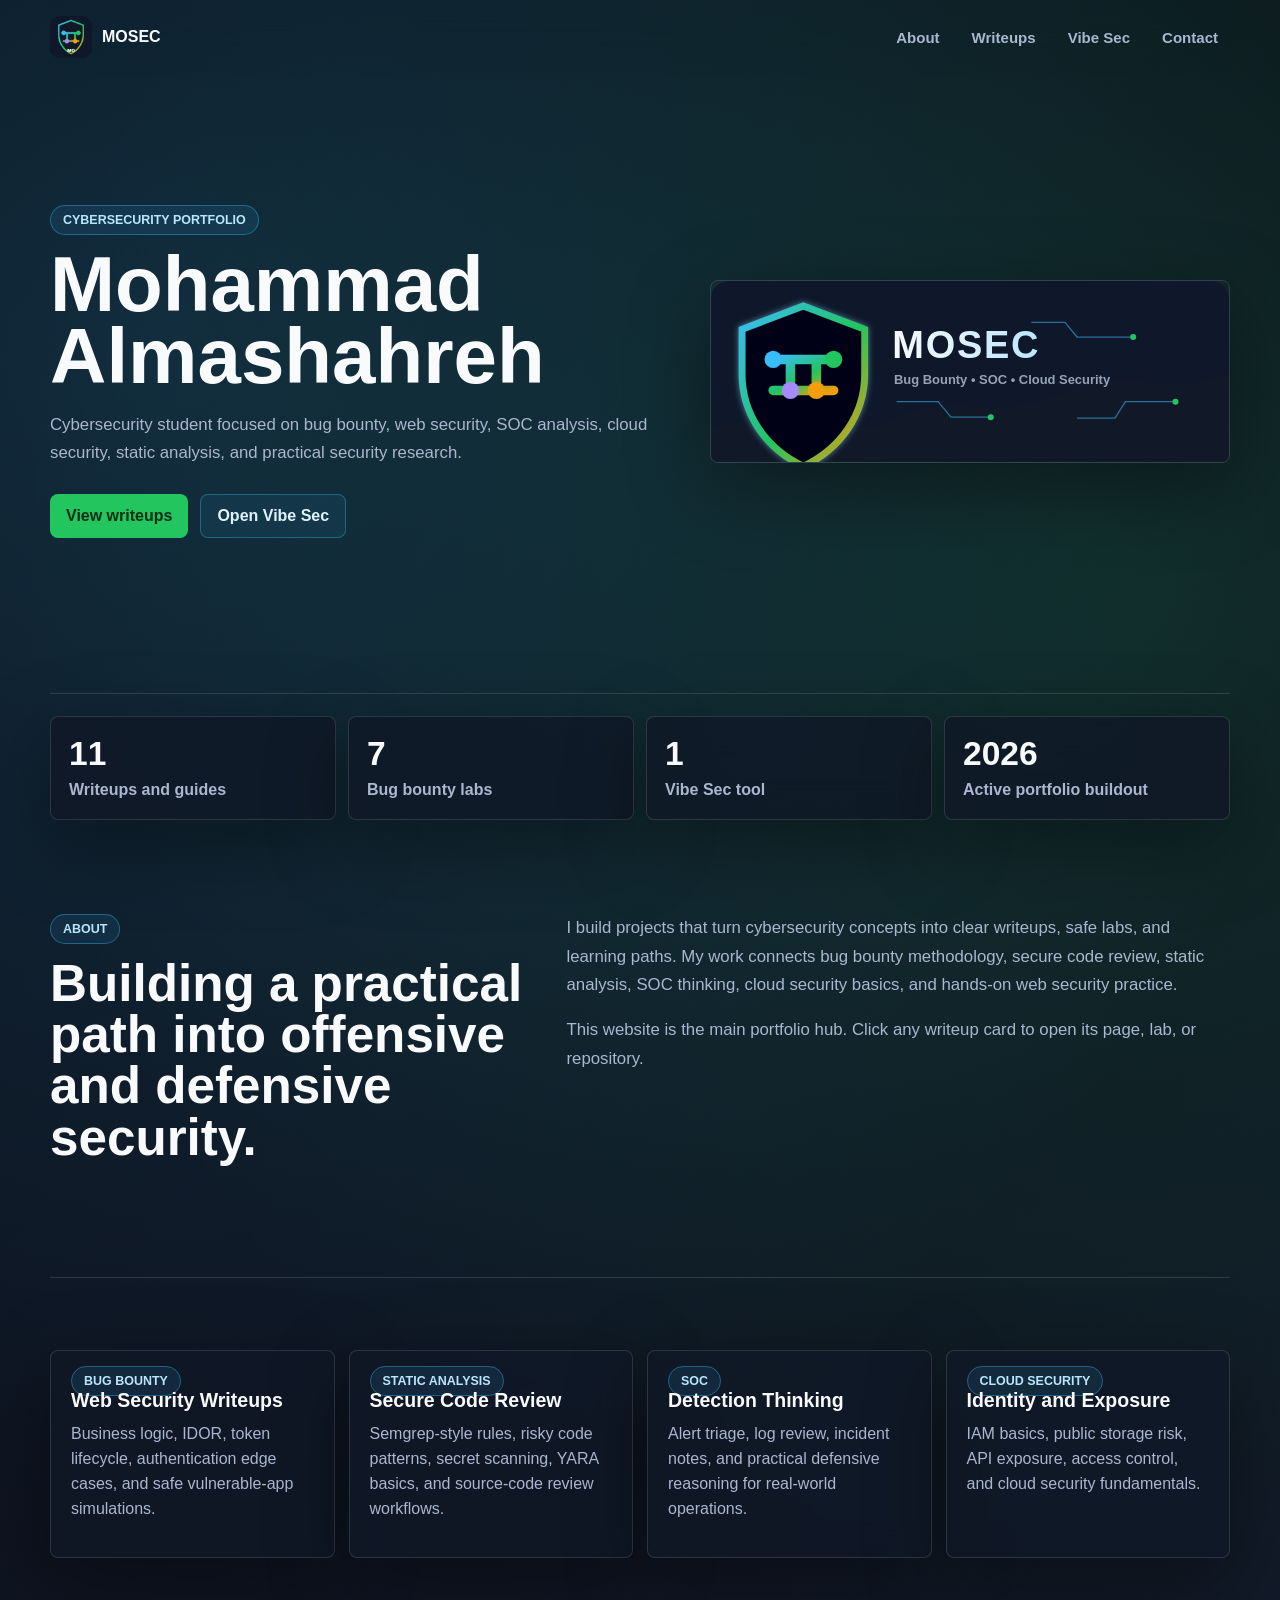
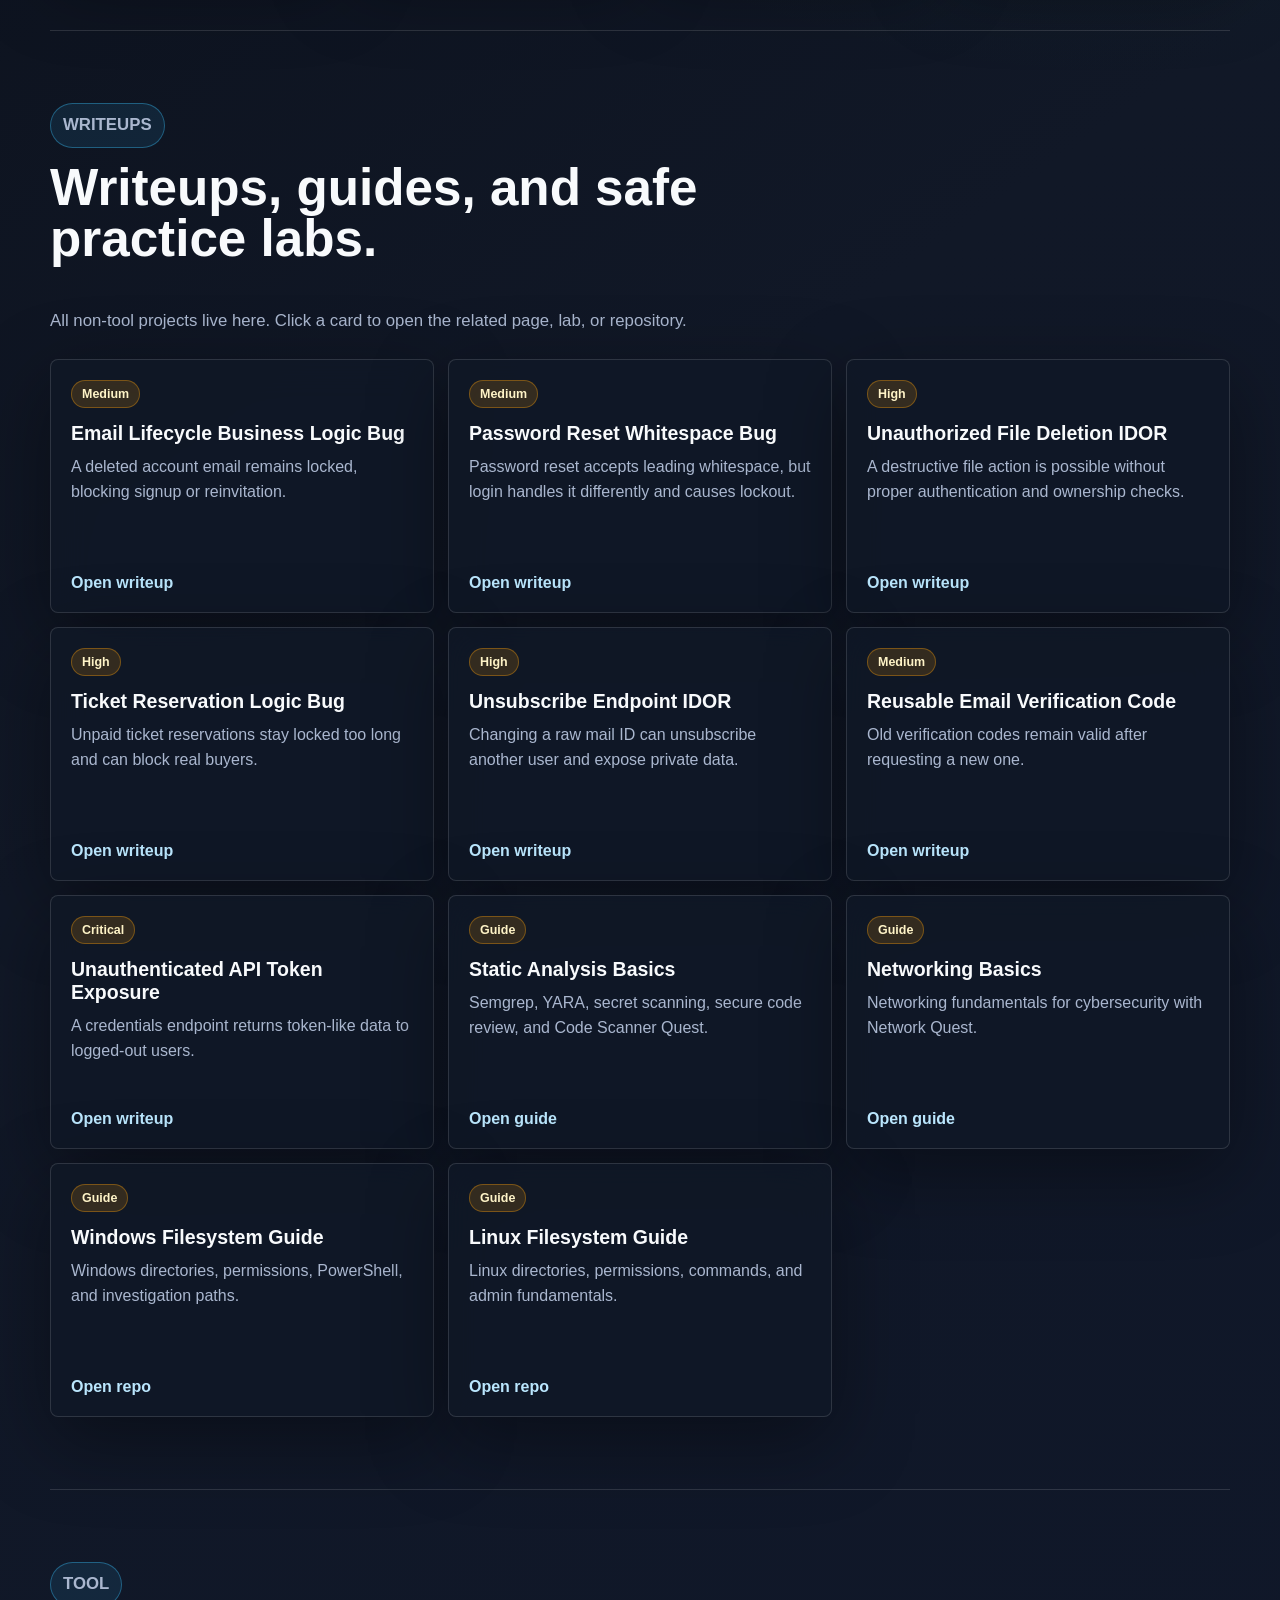
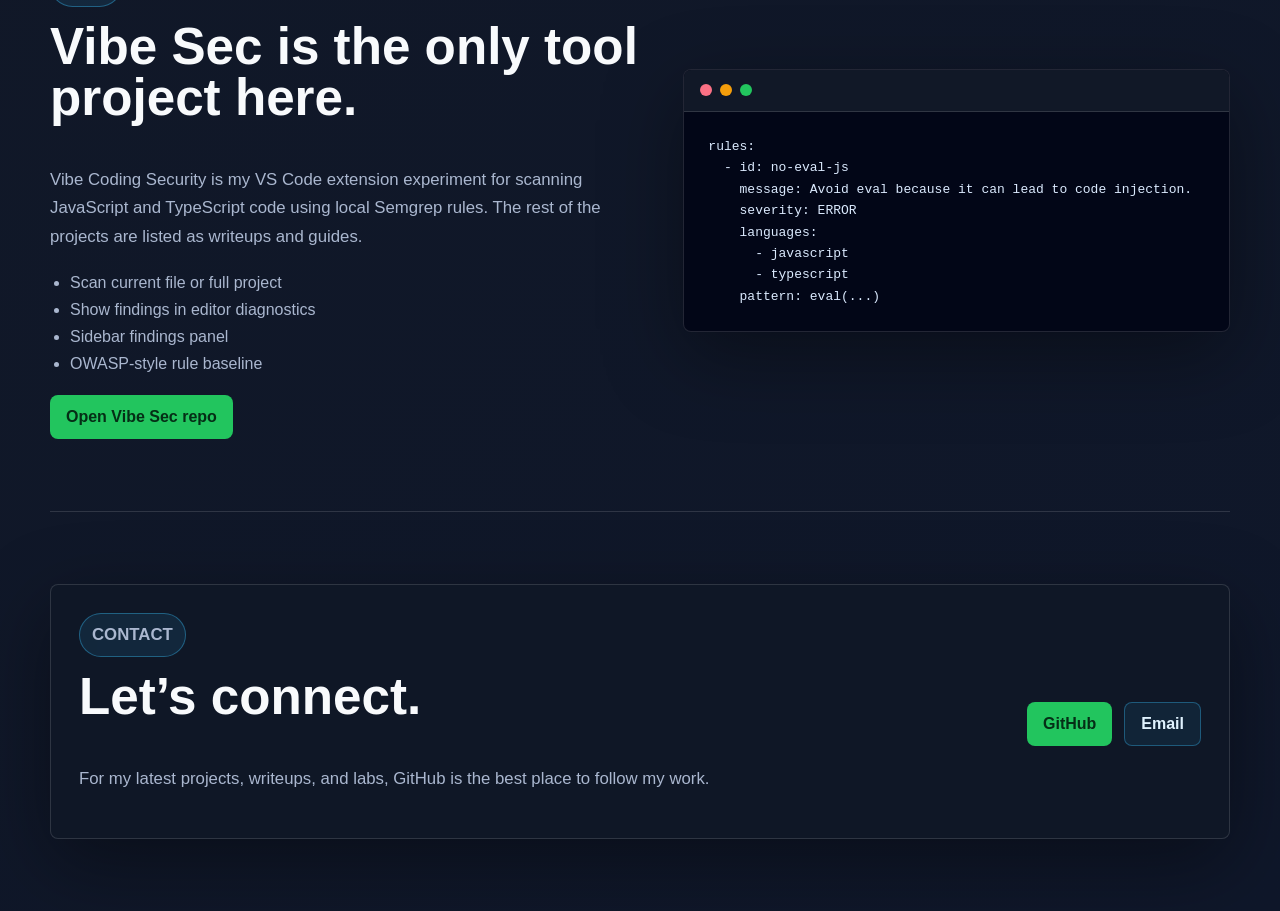
==== index.html @ 9bbf6636 "Refine portfolio homepage layout" ====
<!DOCTYPE html>
<html lang="en">
<head>
  <meta charset="UTF-8">
  <meta name="viewport" content="width=device-width, initial-scale=1.0">
  <meta name="description" content="Mohammad Almashahreh cybersecurity portfolio: bug bounty writeups, Vibe Sec static analysis tool, SOC, cloud security, and security learning projects.">
  <title>Mohammad Almashahreh | Cybersecurity Portfolio</title>
  <link rel="icon" href="images/mosec-avatar.png" type="image/png">
  <link rel="stylesheet" href="style.css">
  <script src="app.js" defer></script>
</head>
<body>
  <header class="site-header">
    <a class="brand" href="#top" aria-label="Mohammad Almashahreh home">
      <img src="images/mosec-avatar.png" alt="MOSEC logo">
      <span>MOSEC</span>
    </a>
    <nav class="nav" aria-label="Main navigation">
      <a href="#about">About</a>
      <a href="#writeups">Writeups</a>
      <a href="#tools">Vibe Sec</a>
      <a href="#contact">Contact</a>
    </nav>
  </header>

  <main id="top">
    <section class="hero">
      <div class="hero-copy">
        <p class="eyebrow">Cybersecurity Portfolio</p>
        <h1>Mohammad Almashahreh</h1>
        <p class="hero-text">
          Cybersecurity student focused on bug bounty, web security, SOC analysis, cloud security, static analysis, and practical security research.
        </p>
        <div class="hero-actions">
          <a class="button primary" href="#writeups">View writeups</a>
          <a class="button secondary" href="#tools">Open Vibe Sec</a>
        </div>
      </div>
      <div class="hero-visual" aria-label="MOSEC cybersecurity logo">
        <img src="images/mosec-logo.svg?v=soc-cloud" alt="MOSEC cybersecurity logo">
      </div>
    </section>

    <section class="stats" aria-label="Portfolio highlights">
      <article>
        <strong>11</strong>
        <span>Writeups and guides</span>
      </article>
      <article>
        <strong>7</strong>
        <span>Bug bounty labs</span>
      </article>
      <article>
        <strong>1</strong>
        <span>Vibe Sec tool</span>
      </article>
      <article>
        <strong>2026</strong>
        <span>Active portfolio buildout</span>
      </article>
    </section>

    <section id="about" class="section split">
      <div>
        <p class="section-kicker">About</p>
        <h2>Building a practical path into offensive and defensive security.</h2>
      </div>
      <div class="rich-text">
        <p>
          I build projects that turn cybersecurity concepts into clear writeups, safe labs, and learning paths. My work connects bug bounty methodology, secure code review, static analysis, SOC thinking, cloud security basics, and hands-on web security practice.
        </p>
        <p>
          This website is the main portfolio hub. Click any writeup card to open its page, lab, or repository.
        </p>
      </div>
    </section>

    <section class="section focus-grid" aria-label="Focus areas">
      <article>
        <span class="card-label">Bug Bounty</span>
        <h3>Web Security Writeups</h3>
        <p>Business logic, IDOR, token lifecycle, authentication edge cases, and safe vulnerable-app simulations.</p>
      </article>
      <article>
        <span class="card-label">Static Analysis</span>
        <h3>Secure Code Review</h3>
        <p>Semgrep-style rules, risky code patterns, secret scanning, YARA basics, and source-code review workflows.</p>
      </article>
      <article>
        <span class="card-label">SOC</span>
        <h3>Detection Thinking</h3>
        <p>Alert triage, log review, incident notes, and practical defensive reasoning for real-world operations.</p>
      </article>
      <article>
        <span class="card-label">Cloud Security</span>
        <h3>Identity and Exposure</h3>
        <p>IAM basics, public storage risk, API exposure, access control, and cloud security fundamentals.</p>
      </article>
    </section>

    <section id="writeups" class="section">
      <div class="section-heading">
        <p class="section-kicker">Writeups</p>
        <h2>Writeups, guides, and safe practice labs.</h2>
        <p>All non-tool projects live here. Click a card to open the related page, lab, or repository.</p>
      </div>
      <div class="cards" id="writeupCards"></div>
    </section>

    <section id="tools" class="section product-section">
      <div class="product-copy">
        <p class="section-kicker">Tool</p>
        <h2>Vibe Sec is the only tool project here.</h2>
        <p>
          Vibe Coding Security is my VS Code extension experiment for scanning JavaScript and TypeScript code using local Semgrep rules. The rest of the projects are listed as writeups and guides.
        </p>
        <ul class="feature-list">
          <li>Scan current file or full project</li>
          <li>Show findings in editor diagnostics</li>
          <li>Sidebar findings panel</li>
          <li>OWASP-style rule baseline</li>
        </ul>
        <a class="button primary" href="https://github.com/mialmashahreh22/vibe-coding-security" target="_blank" rel="noreferrer">Open Vibe Sec repo</a>
      </div>
      <div class="code-panel" aria-label="Vibe Sec example">
        <div class="code-bar"><span></span><span></span><span></span></div>
        <pre><code>rules:
  - id: no-eval-js
    message: Avoid eval because it can lead to code injection.
    severity: ERROR
    languages:
      - javascript
      - typescript
    pattern: eval(...)</code></pre>
      </div>
    </section>

    <section id="contact" class="section contact">
      <div>
        <p class="section-kicker">Contact</p>
        <h2>Let’s connect.</h2>
        <p>For my latest projects, writeups, and labs, GitHub is the best place to follow my work.</p>
      </div>
      <div class="contact-actions">
        <a class="button primary" href="https://github.com/mialmashahreh22" target="_blank" rel="noreferrer">GitHub</a>
        <a class="button secondary" href="mailto:mialmashahreh22@cit.just.edu.jo">Email</a>
      </div>
    </section>
  </main>
</body>
</html>
---- style.css ----
:root {
  color-scheme: dark;
  --bg: #080c14;
  --surface: #101827;
  --surface-2: #162033;
  --text: #f8fafc;
  --muted: #aab7cf;
  --line: rgba(255, 255, 255, 0.13);
  --cyan: #38bdf8;
  --green: #22c55e;
  --amber: #f59e0b;
  --violet: #a78bfa;
  --rose: #fb7185;
  --shadow: 0 24px 80px rgba(0, 0, 0, 0.38);
}

* {
  box-sizing: border-box;
}

html {
  scroll-behavior: smooth;
}

body {
  margin: 0;
  min-height: 100vh;
  font-family: Inter, Segoe UI, Arial, sans-serif;
  background:
    radial-gradient(circle at 12% 8%, rgba(56, 189, 248, 0.17), transparent 31%),
    radial-gradient(circle at 88% 14%, rgba(34, 197, 94, 0.13), transparent 30%),
    linear-gradient(145deg, #080c14 0%, #111827 50%, #0f172a 100%);
  color: var(--text);
}

a {
  color: inherit;
}

.site-header {
  position: sticky;
  top: 0;
  z-index: 10;
  display: flex;
  align-items: center;
  justify-content: space-between;
  gap: 20px;
  width: min(1180px, calc(100% - 32px));
  margin: 0 auto;
  padding: 16px 0;
  backdrop-filter: blur(18px);
}

.brand {
  display: inline-flex;
  align-items: center;
  gap: 10px;
  text-decoration: none;
  font-weight: 900;
  letter-spacing: 0;
}

.brand img {
  width: 42px;
  height: 42px;
  border-radius: 10px;
}

.nav {
  display: flex;
  flex-wrap: wrap;
  justify-content: flex-end;
  gap: 8px;
}

.nav a {
  padding: 9px 11px;
  border: 1px solid transparent;
  border-radius: 8px;
  color: var(--muted);
  text-decoration: none;
  font-size: 0.94rem;
  font-weight: 800;
}

.nav a:hover {
  color: var(--text);
  border-color: var(--line);
  background: rgba(255, 255, 255, 0.05);
}

main {
  width: min(1180px, calc(100% - 32px));
  margin: 0 auto;
}

.hero {
  min-height: min(620px, calc(100vh - 82px));
  display: grid;
  grid-template-columns: minmax(0, 1fr) minmax(300px, 520px);
  gap: 56px;
  align-items: center;
  padding: 34px 0 58px;
  border-bottom: 1px solid var(--line);
}

.hero-copy {
  max-width: 660px;
  min-width: 0;
  position: relative;
  z-index: 1;
}

.eyebrow,
.section-kicker,
.card-label {
  width: fit-content;
  margin: 0 0 14px;
  padding: 7px 12px;
  border: 1px solid rgba(56, 189, 248, 0.38);
  border-radius: 999px;
  color: #bae6fd;
  background: rgba(56, 189, 248, 0.1);
  font-size: 0.78rem;
  font-weight: 900;
  text-transform: uppercase;
}

h1,
h2,
h3,
p {
  margin-top: 0;
}

h1 {
  margin-bottom: 18px;
  font-size: clamp(3.1rem, 6.1vw, 5.9rem);
  line-height: 0.92;
  letter-spacing: 0;
}

h2 {
  font-size: clamp(2rem, 4vw, 3.45rem);
  line-height: 1;
  letter-spacing: 0;
}

h3 {
  margin-bottom: 10px;
  font-size: 1.22rem;
}

.hero-text,
.section-heading p,
.rich-text p,
.product-copy p,
.contact p {
  color: var(--muted);
  line-height: 1.7;
  font-size: 1.05rem;
}

.hero-actions,
.contact-actions {
  display: flex;
  flex-wrap: wrap;
  gap: 12px;
  margin-top: 26px;
}

.button {
  min-height: 44px;
  display: inline-flex;
  align-items: center;
  justify-content: center;
  padding: 11px 16px;
  border-radius: 8px;
  text-decoration: none;
  font-weight: 900;
}

.button.primary {
  color: #052e16;
  background: var(--green);
}

.button.secondary {
  color: #e0f2fe;
  border: 1px solid rgba(56, 189, 248, 0.35);
  background: rgba(56, 189, 248, 0.08);
}

.hero-visual {
  min-width: 0;
  min-height: 360px;
  display: grid;
  place-items: center;
}

.hero-visual img {
  display: block;
  width: min(100%, 520px);
  max-width: 520px;
  border: 1px solid var(--line);
  border-radius: 8px;
  box-shadow: var(--shadow);
}

.stats {
  display: grid;
  grid-template-columns: repeat(4, minmax(0, 1fr));
  gap: 12px;
  padding: 22px 0;
}

.stats article,
.focus-grid article,
.card,
.code-panel,
.timeline article,
.contact,
.fallback-page {
  border: 1px solid var(--line);
  border-radius: 8px;
  background: rgba(16, 24, 39, 0.84);
  box-shadow: var(--shadow);
  backdrop-filter: blur(18px);
}

.stats article {
  min-height: 104px;
  padding: 18px;
}

.stats strong {
  display: block;
  margin-bottom: 8px;
  font-size: 2.1rem;
}

.stats span {
  color: var(--muted);
  font-weight: 800;
}

.section {
  padding: 72px 0;
  border-bottom: 1px solid var(--line);
}

.split {
  display: grid;
  grid-template-columns: minmax(0, 0.84fr) minmax(0, 1.16fr);
  gap: 36px;
}

.focus-grid,
.cards {
  display: grid;
  grid-template-columns: repeat(4, minmax(0, 1fr));
  gap: 14px;
}

.focus-grid article,
.card {
  padding: 20px;
}

.focus-grid p,
.card p,
.timeline p {
  color: var(--muted);
  line-height: 1.55;
}

.section-heading {
  max-width: 780px;
  margin-bottom: 24px;
}

.cards {
  grid-template-columns: repeat(3, minmax(0, 1fr));
}

.card {
  min-height: 254px;
  display: flex;
  flex-direction: column;
}

.project-card {
  color: inherit;
  text-decoration: none;
  transition: border-color 160ms ease, transform 160ms ease, background 160ms ease;
}

.project-card:hover,
.project-card:focus-visible {
  border-color: rgba(56, 189, 248, 0.55);
  background: rgba(16, 24, 39, 0.96);
  transform: translateY(-3px);
}

.card .tag {
  width: fit-content;
  margin-bottom: 14px;
  padding: 6px 10px;
  border-radius: 999px;
  color: #052e16;
  background: var(--green);
  font-size: 0.78rem;
  font-weight: 900;
}

.card .severity {
  color: #fef3c7;
  background: rgba(245, 158, 11, 0.16);
  border: 1px solid rgba(245, 158, 11, 0.36);
}

.card-links {
  display: flex;
  flex-wrap: wrap;
  gap: 9px;
  margin-top: auto;
  padding-top: 18px;
}

.card-links a {
  padding: 8px 10px;
  border-radius: 8px;
  color: #e0f2fe;
  border: 1px solid rgba(56, 189, 248, 0.3);
  text-decoration: none;
  font-weight: 900;
  font-size: 0.9rem;
}

.open-link {
  width: fit-content;
  margin-top: auto;
  padding-top: 18px;
  color: #bae6fd;
  font-weight: 900;
}

.product-section {
  display: grid;
  grid-template-columns: minmax(0, 1fr) minmax(360px, 0.9fr);
  gap: 26px;
  align-items: center;
}

.feature-list {
  display: grid;
  gap: 9px;
  margin: 22px 0;
  padding-left: 20px;
  color: var(--muted);
}

.code-panel {
  overflow: hidden;
  background: #020617;
}

.code-bar {
  height: 42px;
  display: flex;
  align-items: center;
  gap: 8px;
  padding: 0 16px;
  background: #111827;
  border-bottom: 1px solid var(--line);
}

.code-bar span {
  width: 12px;
  height: 12px;
  border-radius: 50%;
}

.code-bar span:nth-child(1) {
  background: var(--rose);
}

.code-bar span:nth-child(2) {
  background: var(--amber);
}

.code-bar span:nth-child(3) {
  background: var(--green);
}

pre {
  margin: 0;
  padding: 24px;
  overflow-x: auto;
  color: #dbeafe;
  line-height: 1.65;
}

.tool-cards .card {
  min-height: 220px;
}

.roadmap {
  display: grid;
  grid-template-columns: minmax(0, 0.7fr) minmax(0, 1.3fr);
  gap: 26px;
}

.timeline {
  display: grid;
  gap: 14px;
}

.timeline article {
  padding: 18px;
}

.timeline span {
  display: inline-flex;
  margin-bottom: 10px;
  color: var(--cyan);
  font-weight: 900;
}

.contact {
  display: grid;
  grid-template-columns: minmax(0, 1fr) auto;
  gap: 22px;
  align-items: center;
  margin: 72px 0;
  padding: 28px;
}

.fallback-page {
  width: min(720px, calc(100% - 32px));
  margin: 80px auto;
  padding: 28px;
}

@media (max-width: 980px) {
  .hero,
  .split,
  .product-section,
  .roadmap,
  .contact {
    grid-template-columns: 1fr;
  }

  .stats,
  .focus-grid,
  .cards {
    grid-template-columns: repeat(2, minmax(0, 1fr));
  }

  .hero {
    min-height: auto;
  }
}

@media (max-width: 640px) {
  .site-header {
    position: static;
    align-items: flex-start;
    flex-direction: column;
  }

  main,
  .site-header {
    width: min(100% - 20px, 1180px);
  }

  h1 {
    font-size: 3rem;
  }

  .stats,
  .focus-grid,
  .cards {
    grid-template-columns: 1fr;
  }

  .hero-visual {
    min-height: auto;
  }
}
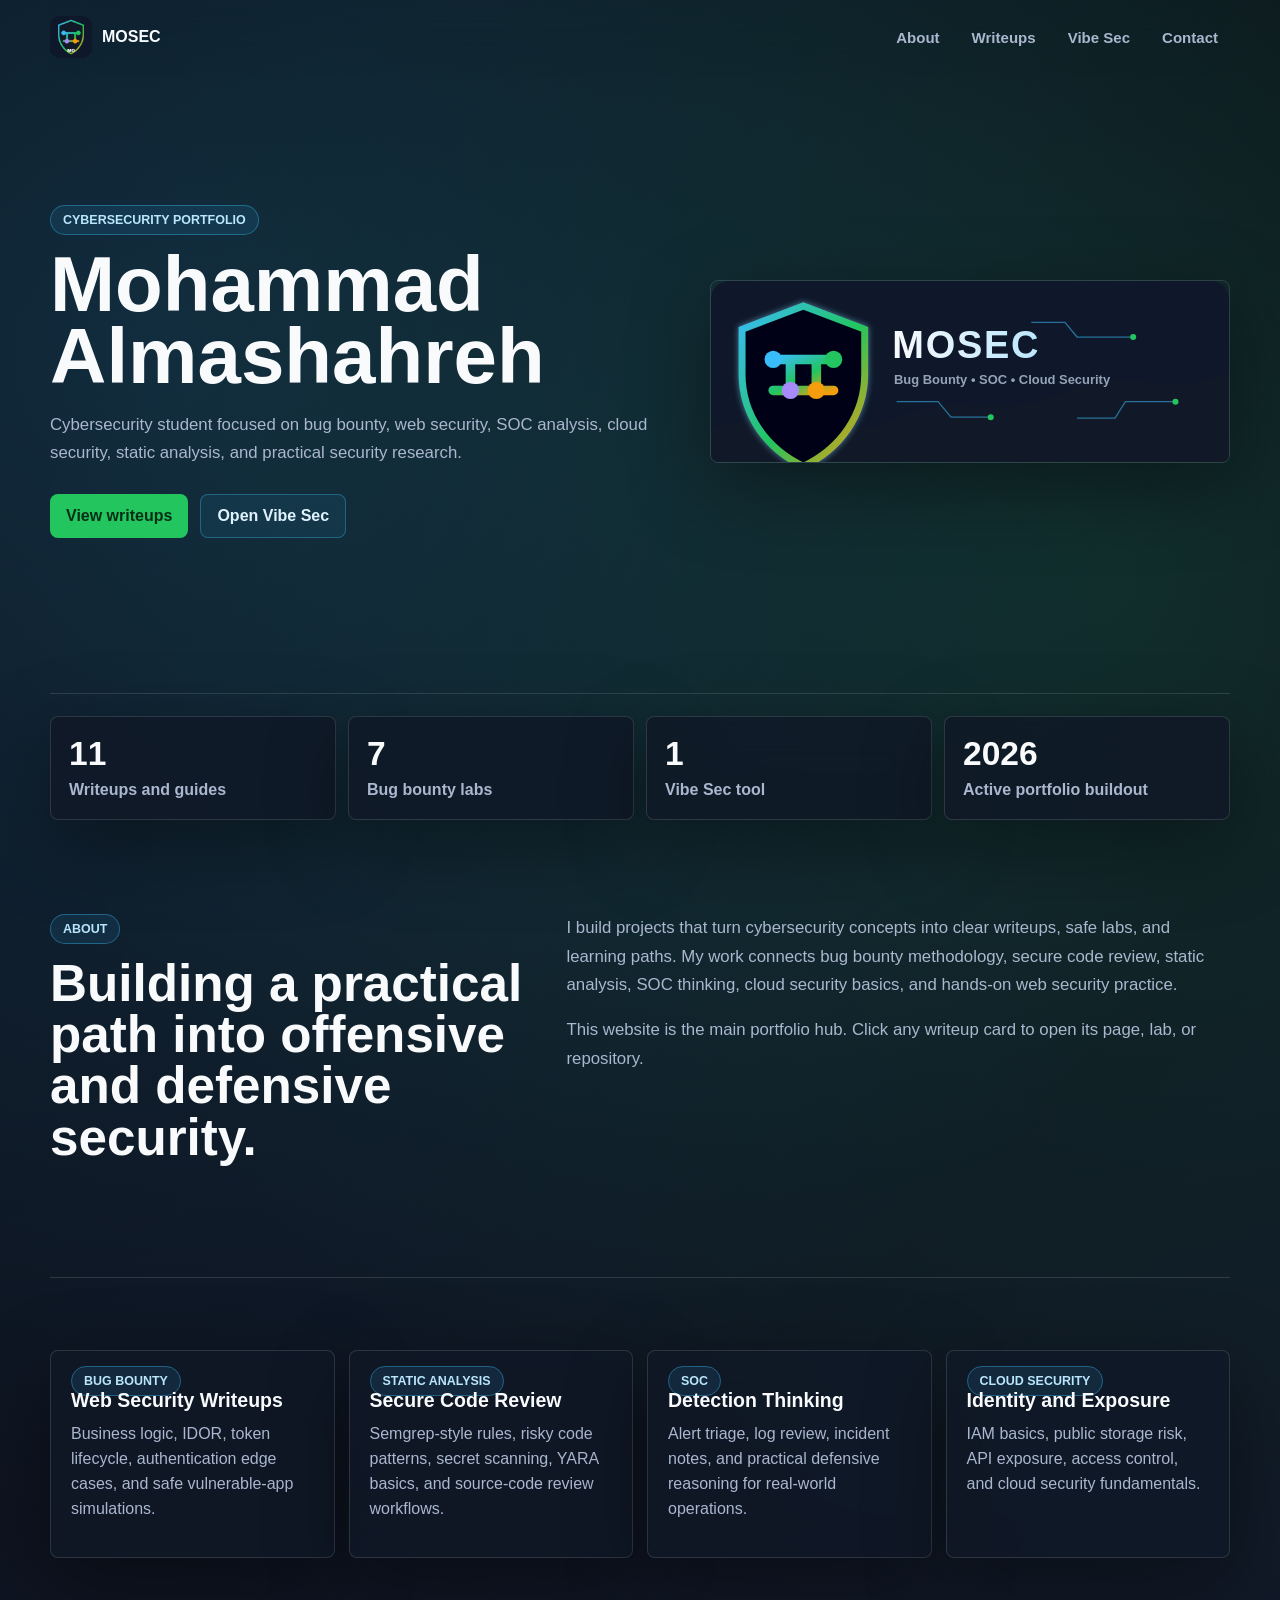
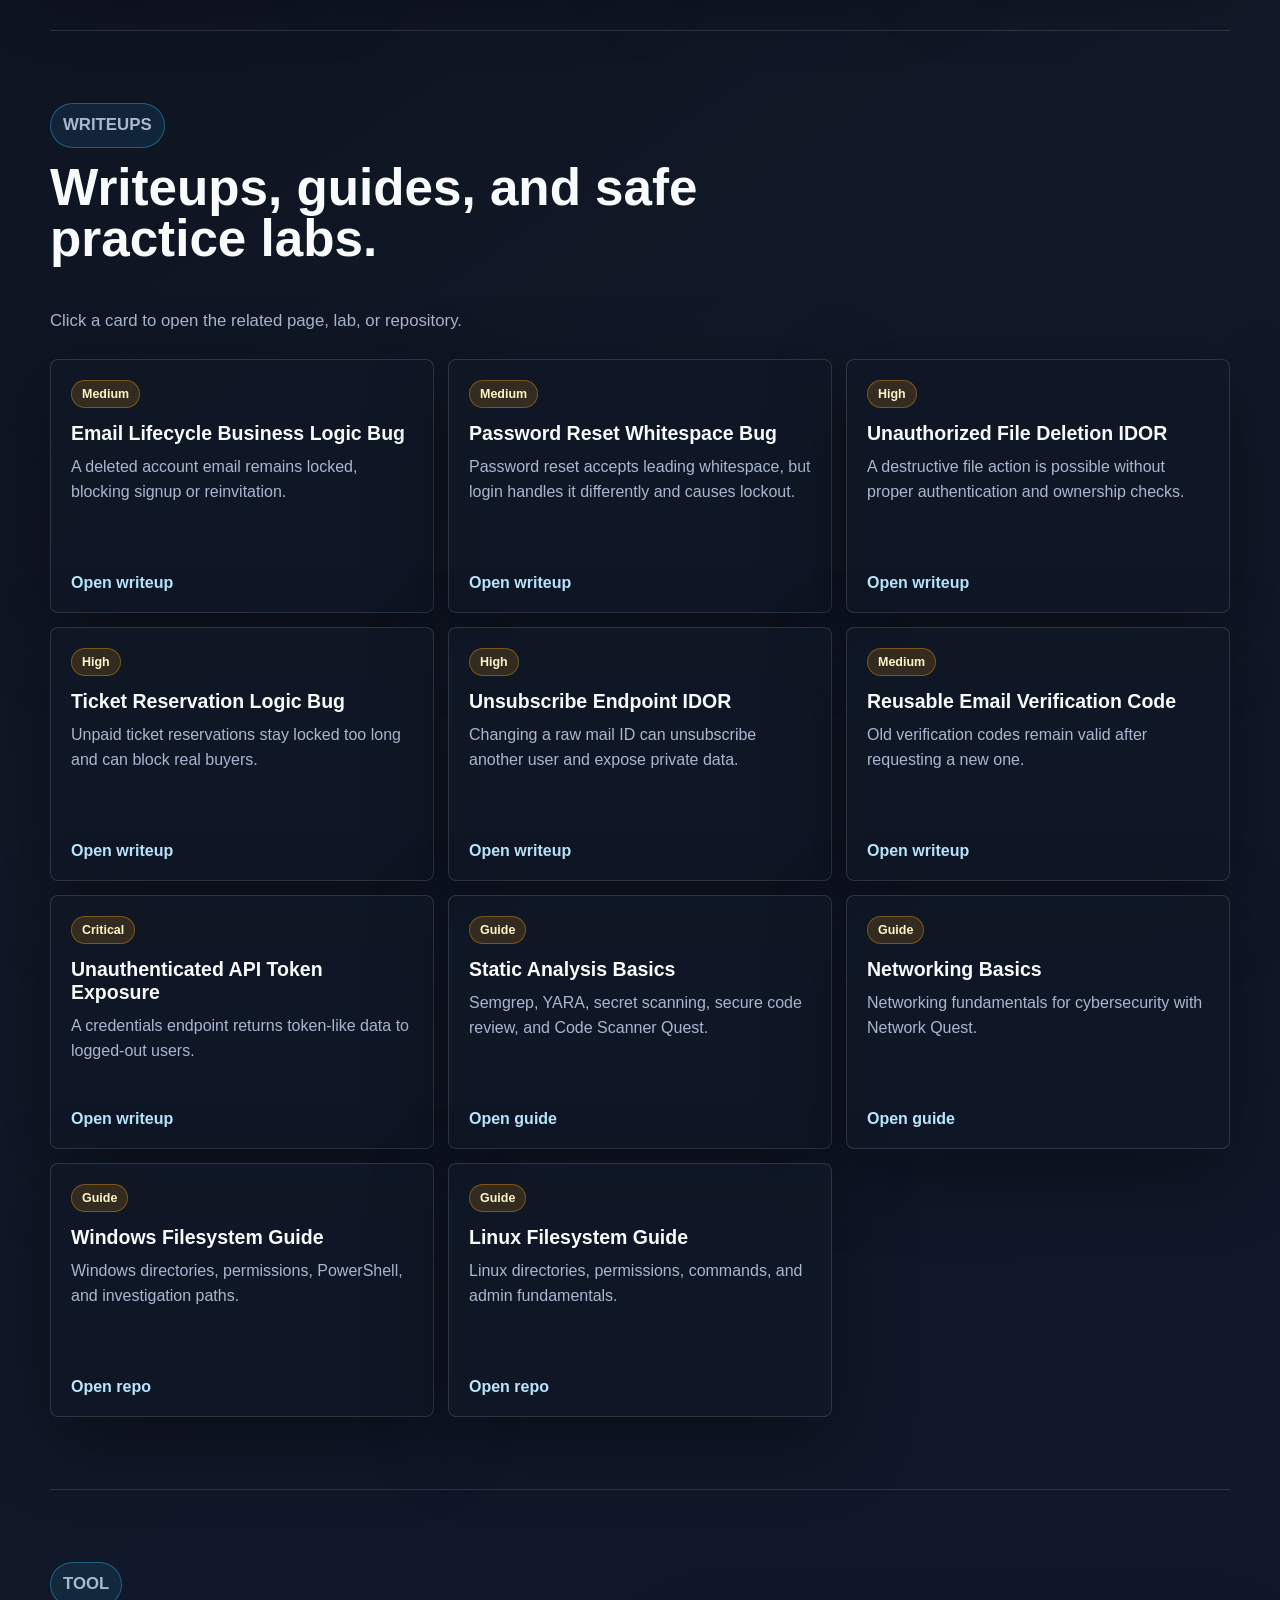
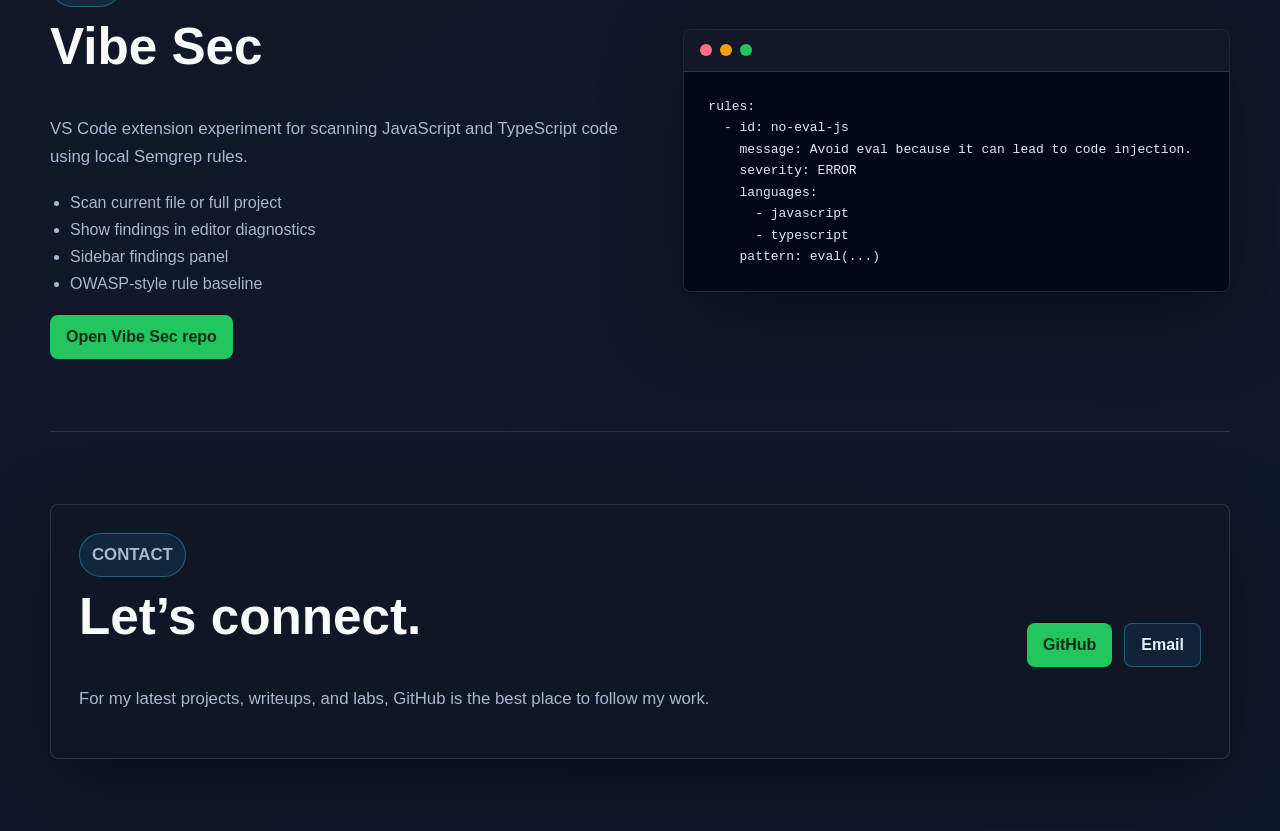
==== commit 63765526: "Simplify Vibe Sec section copy" ====
--- a/index.html
+++ b/index.html
@@ -102,7 +102,7 @@
       <div class="section-heading">
         <p class="section-kicker">Writeups</p>
         <h2>Writeups, guides, and safe practice labs.</h2>
-        <p>All non-tool projects live here. Click a card to open the related page, lab, or repository.</p>
+        <p>Click a card to open the related page, lab, or repository.</p>
       </div>
       <div class="cards" id="writeupCards"></div>
     </section>
@@ -110,9 +110,9 @@
     <section id="tools" class="section product-section">
       <div class="product-copy">
         <p class="section-kicker">Tool</p>
-        <h2>Vibe Sec is the only tool project here.</h2>
+        <h2>Vibe Sec</h2>
         <p>
-          Vibe Coding Security is my VS Code extension experiment for scanning JavaScript and TypeScript code using local Semgrep rules. The rest of the projects are listed as writeups and guides.
+          VS Code extension experiment for scanning JavaScript and TypeScript code using local Semgrep rules.
         </p>
         <ul class="feature-list">
           <li>Scan current file or full project</li>
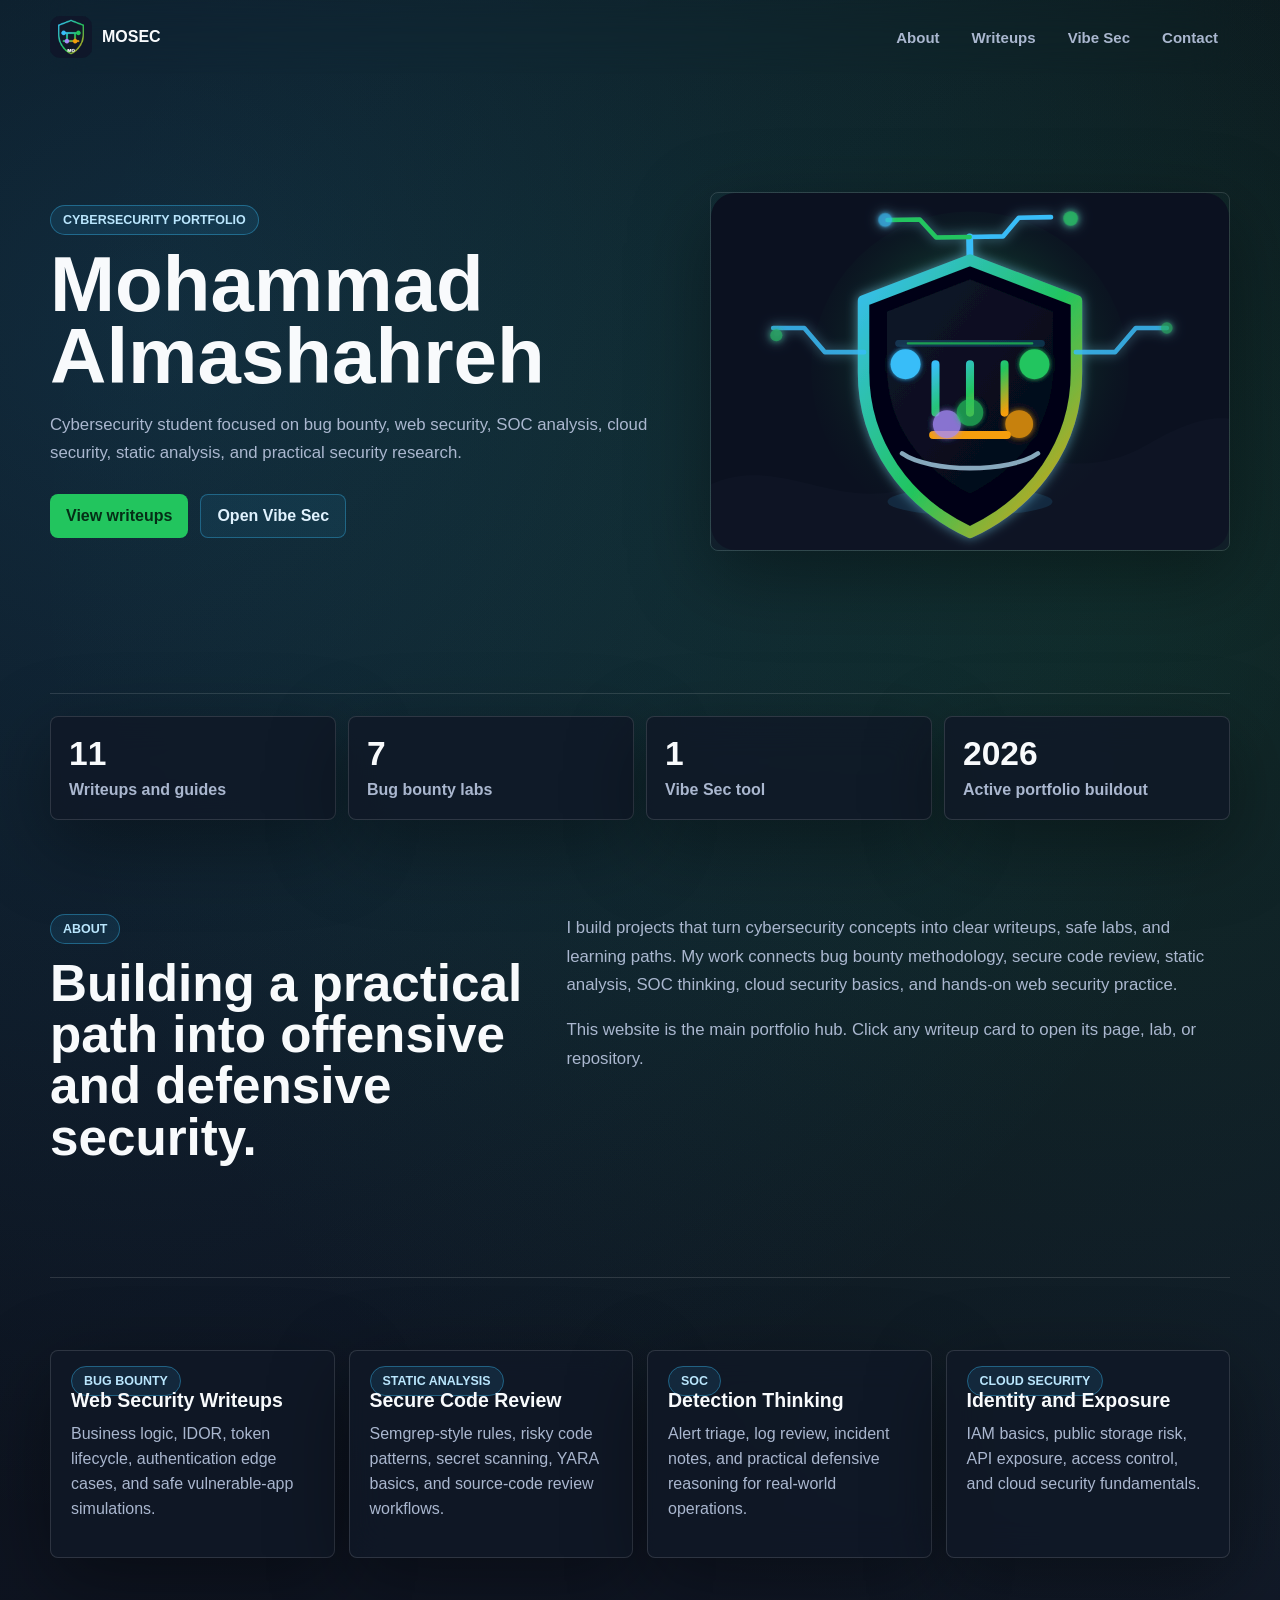
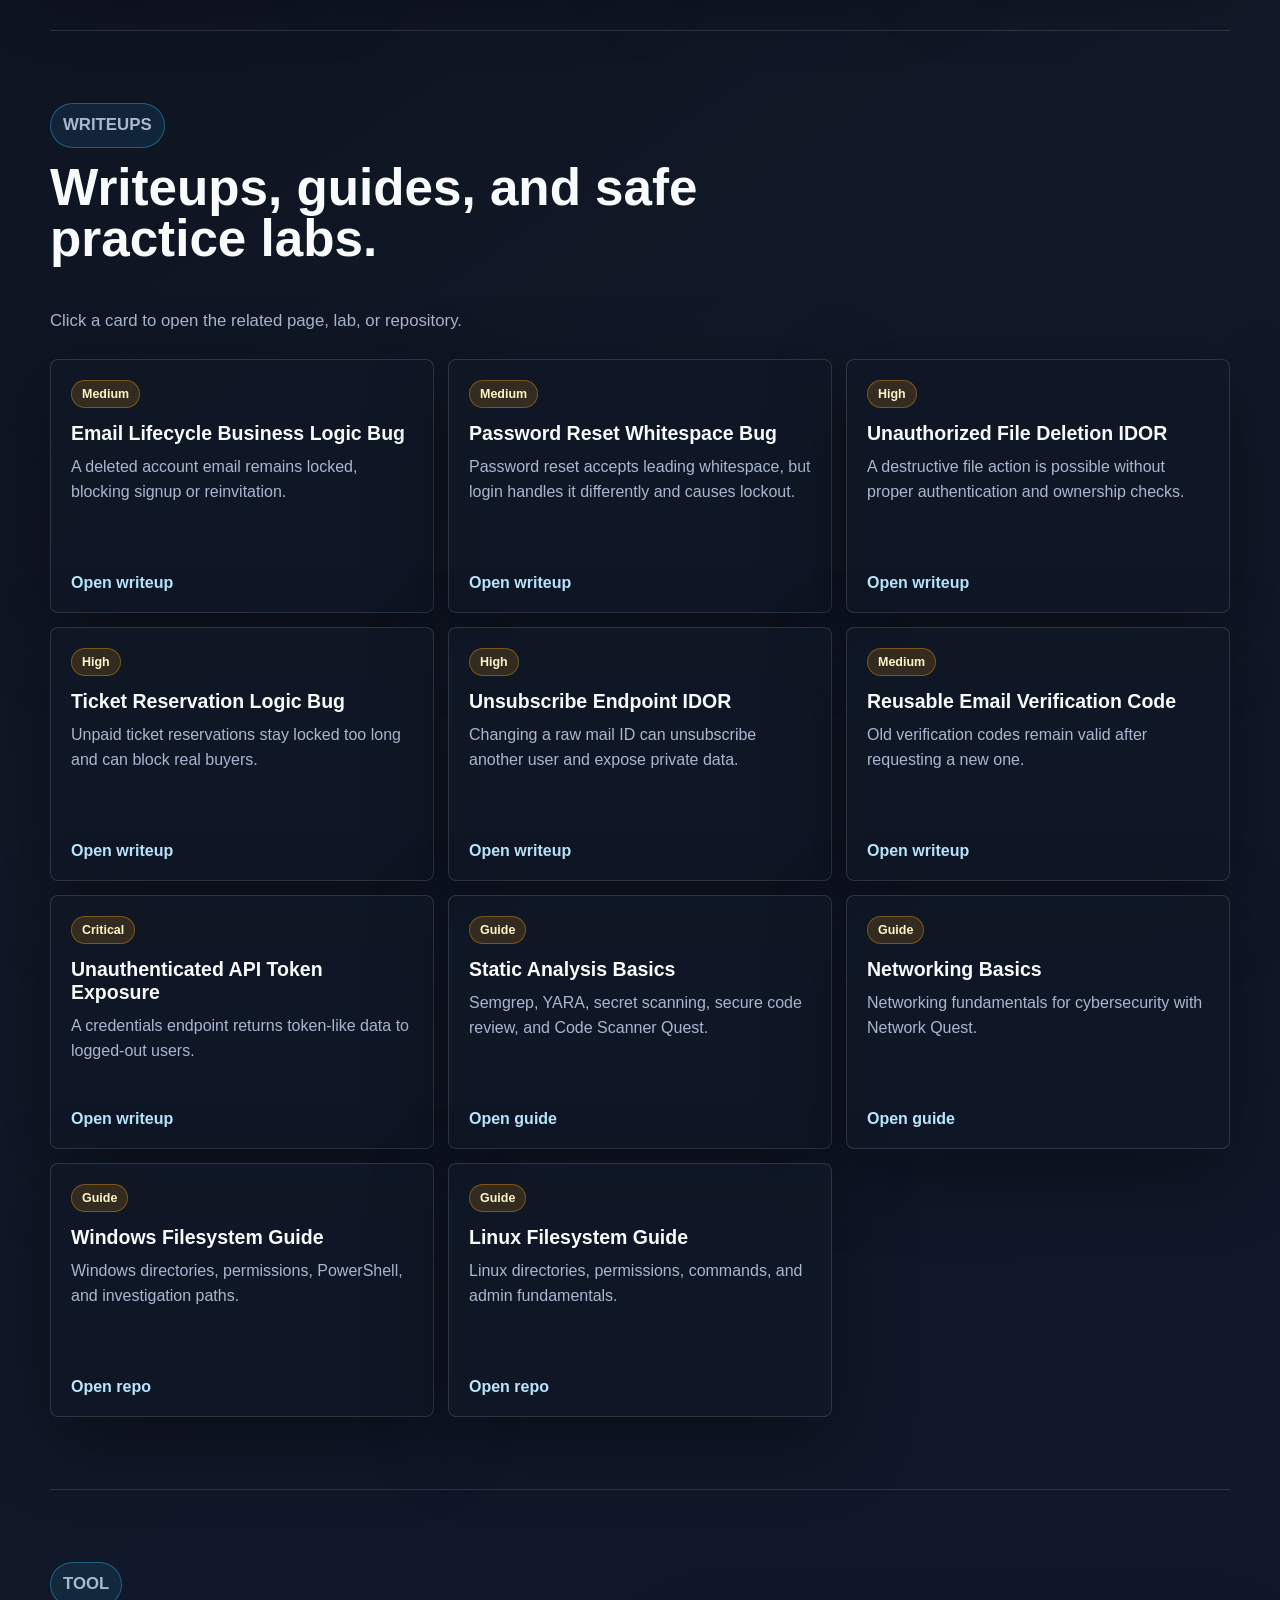
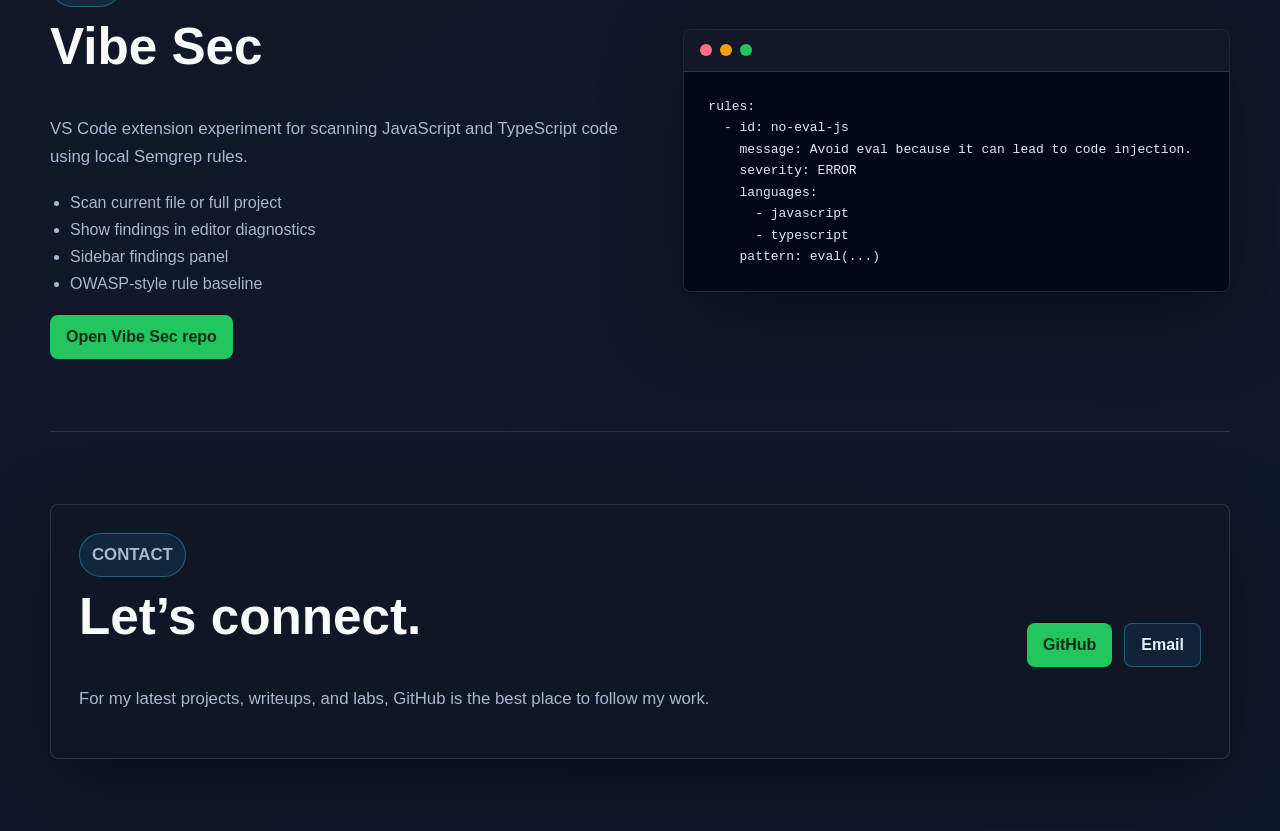
==== commit abbaca76: "Add animated MOSEC character" ====
--- a/index.html
+++ b/index.html
@@ -36,8 +36,8 @@
           <a class="button secondary" href="#tools">Open Vibe Sec</a>
         </div>
       </div>
-      <div class="hero-visual" aria-label="MOSEC cybersecurity logo">
-        <img src="images/mosec-logo.svg?v=soc-cloud" alt="MOSEC cybersecurity logo">
+      <div class="hero-visual" aria-label="Animated MOSEC cybersecurity character">
+        <img src="images/mosec-character.svg?v=animated" alt="Animated MOSEC cybersecurity character">
       </div>
     </section>
 
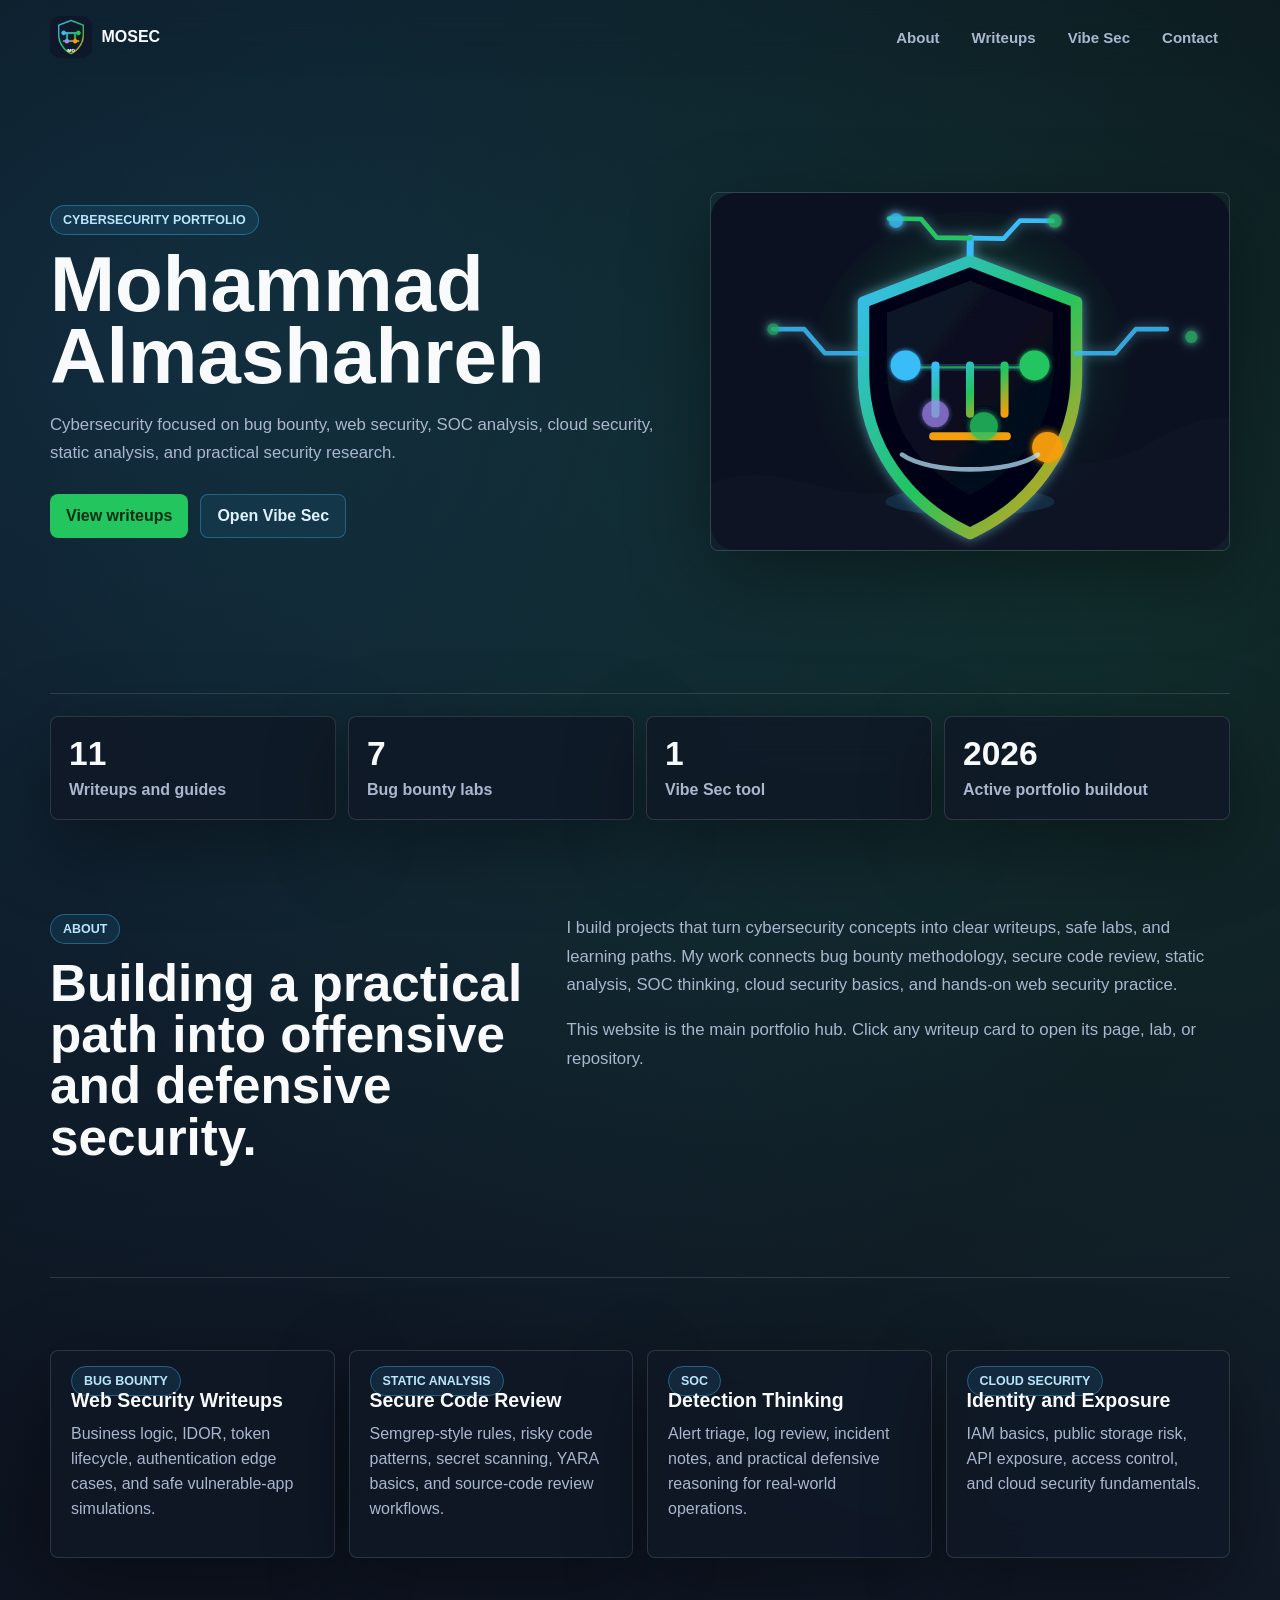
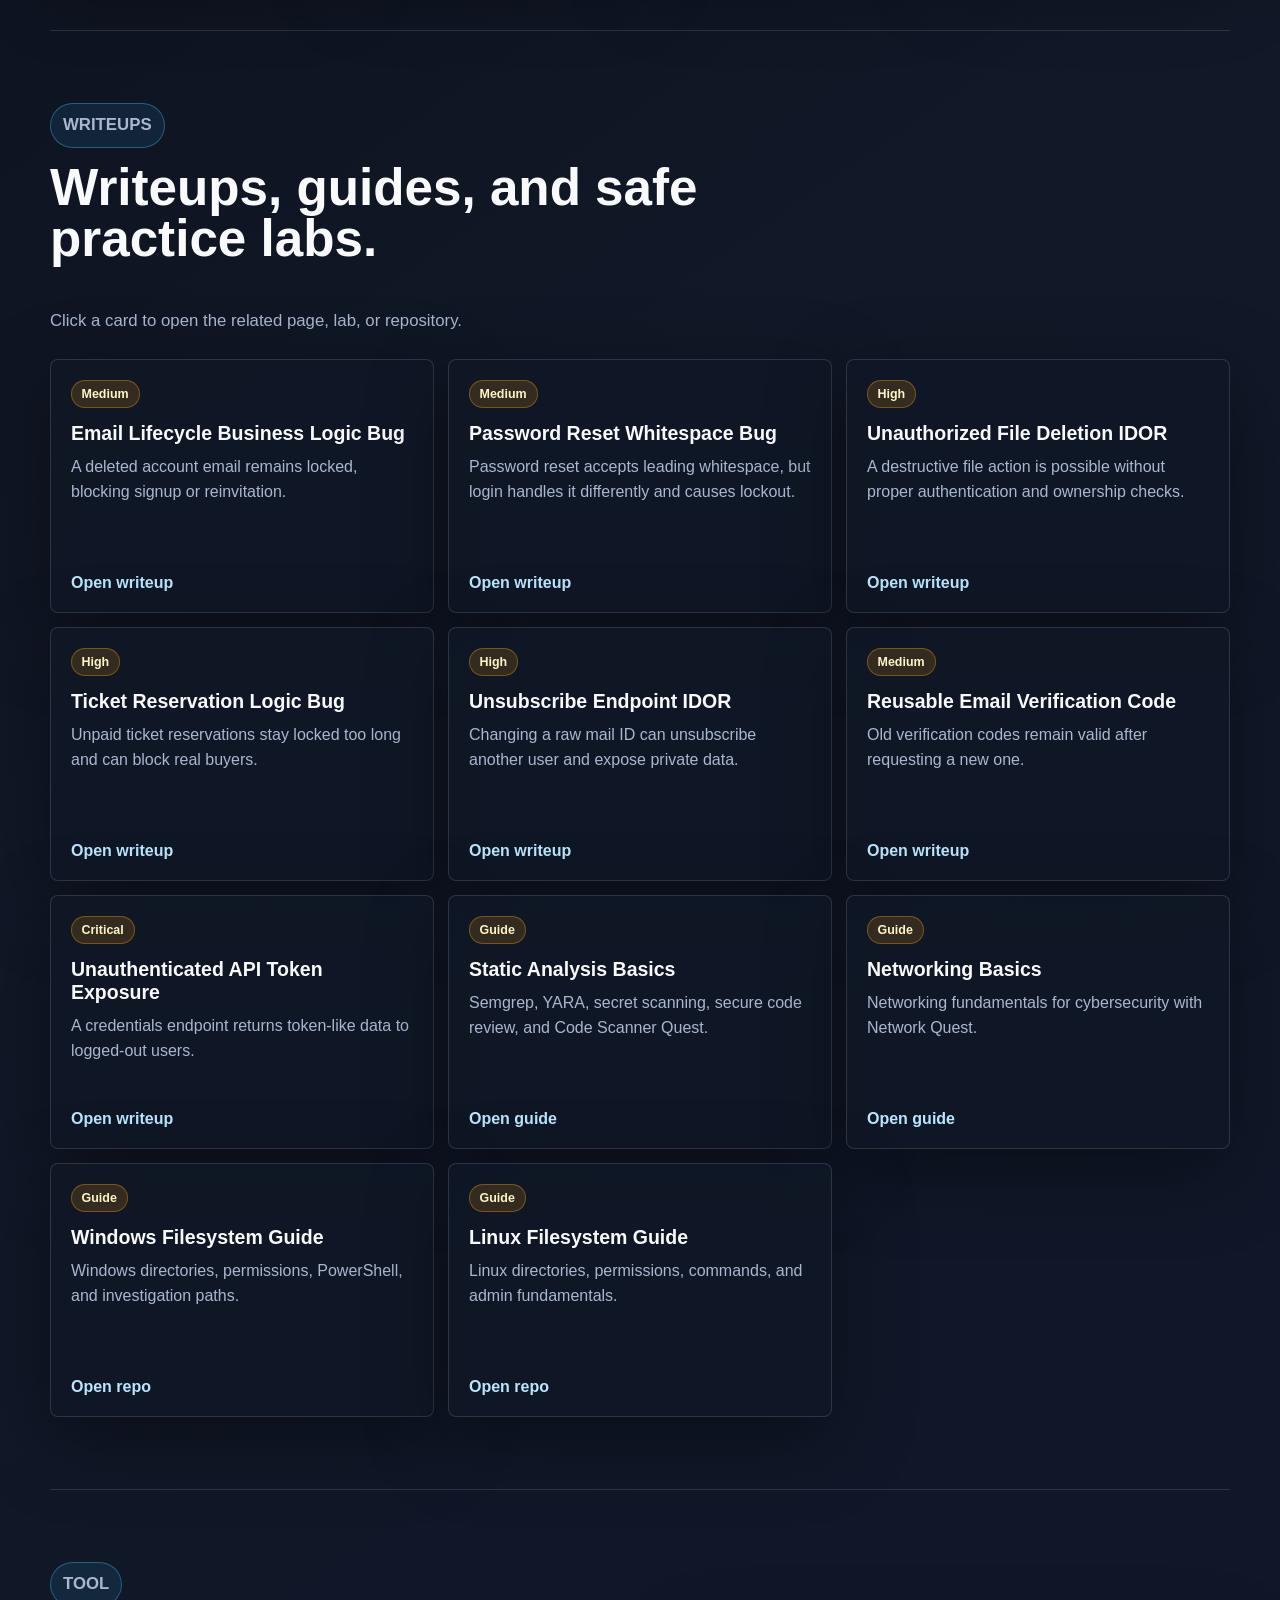
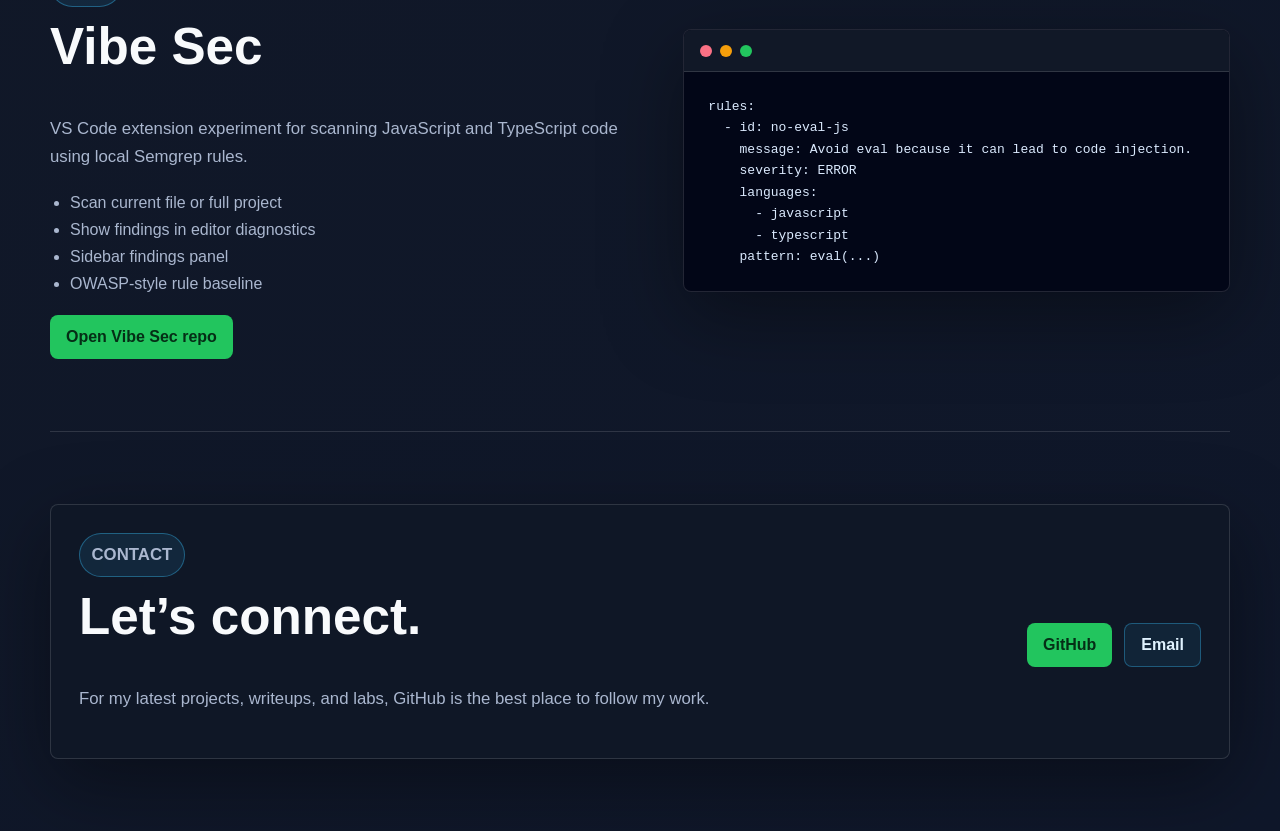
==== commit e91e85ad: "Remove student from hero copy" ====
--- a/index.html
+++ b/index.html
@@ -29,7 +29,7 @@
         <p class="eyebrow">Cybersecurity Portfolio</p>
         <h1>Mohammad Almashahreh</h1>
         <p class="hero-text">
-          Cybersecurity student focused on bug bounty, web security, SOC analysis, cloud security, static analysis, and practical security research.
+          Cybersecurity focused on bug bounty, web security, SOC analysis, cloud security, static analysis, and practical security research.
         </p>
         <div class="hero-actions">
           <a class="button primary" href="#writeups">View writeups</a>
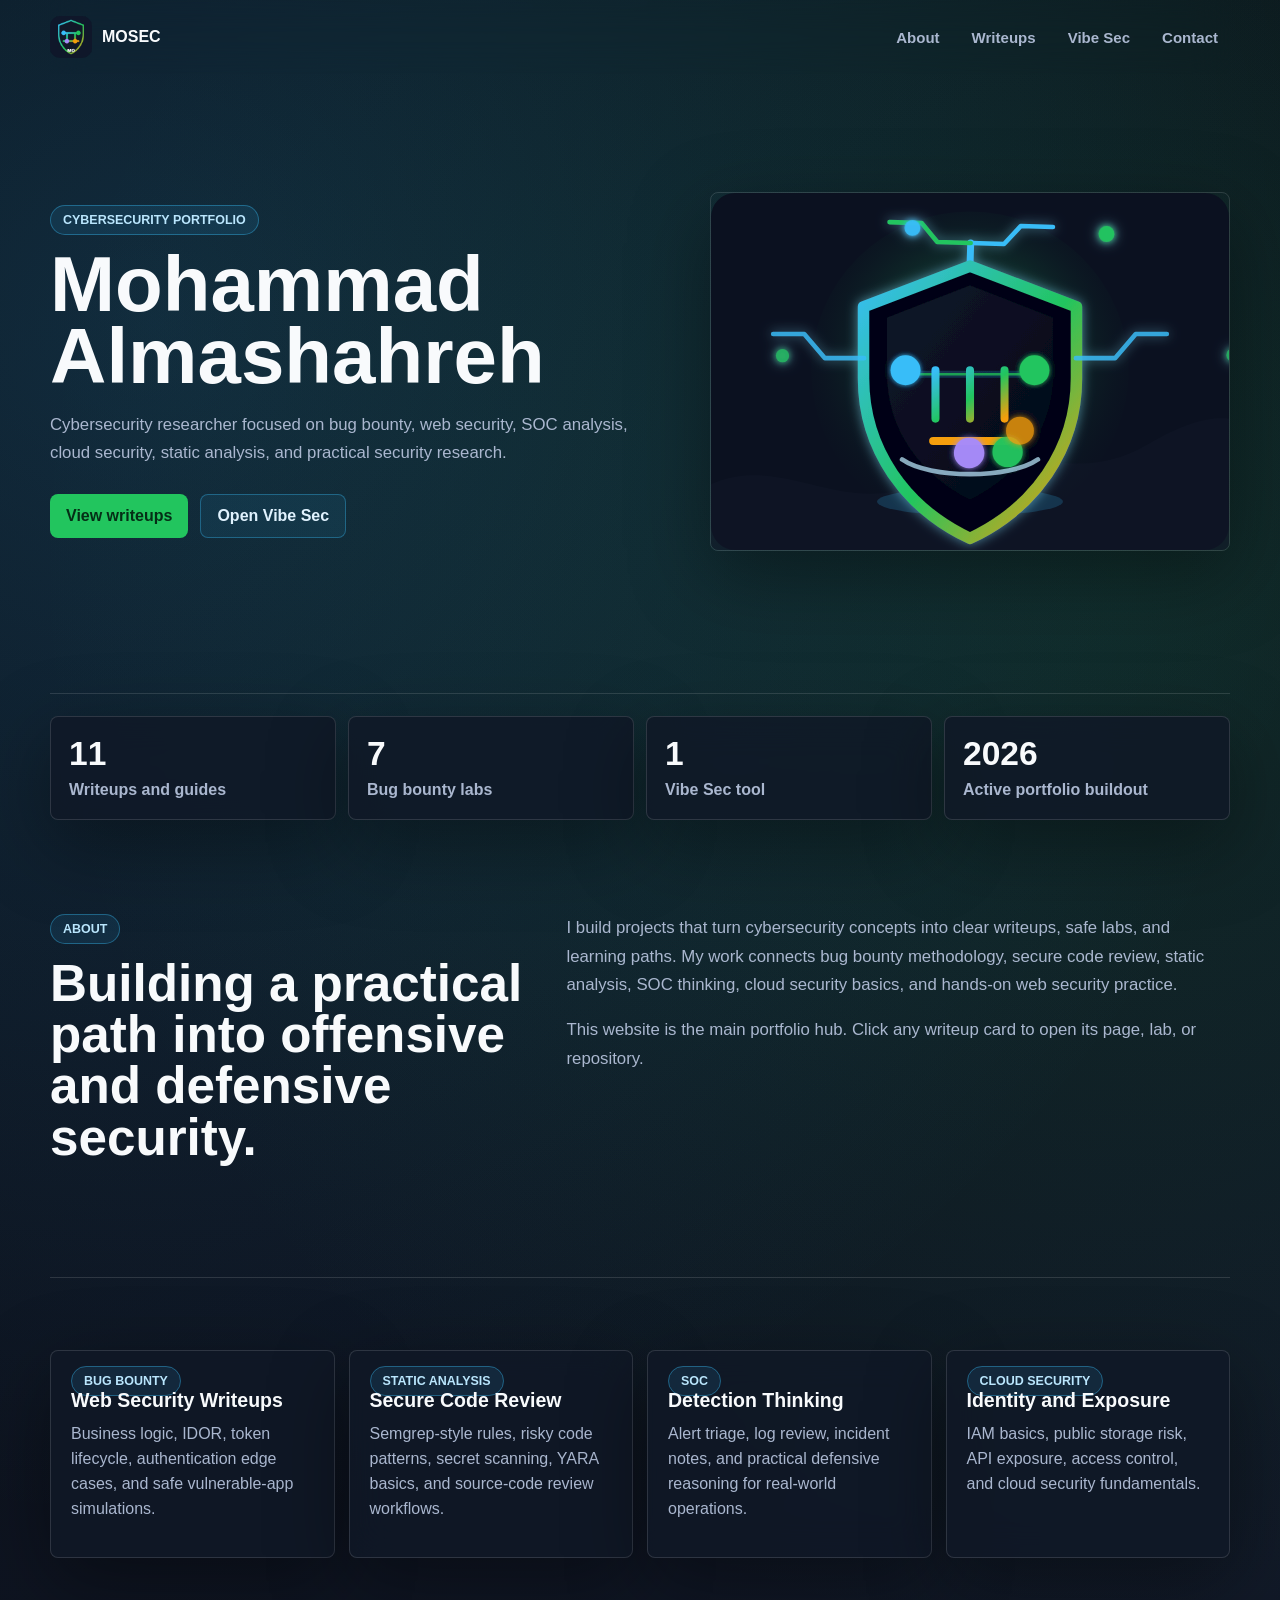
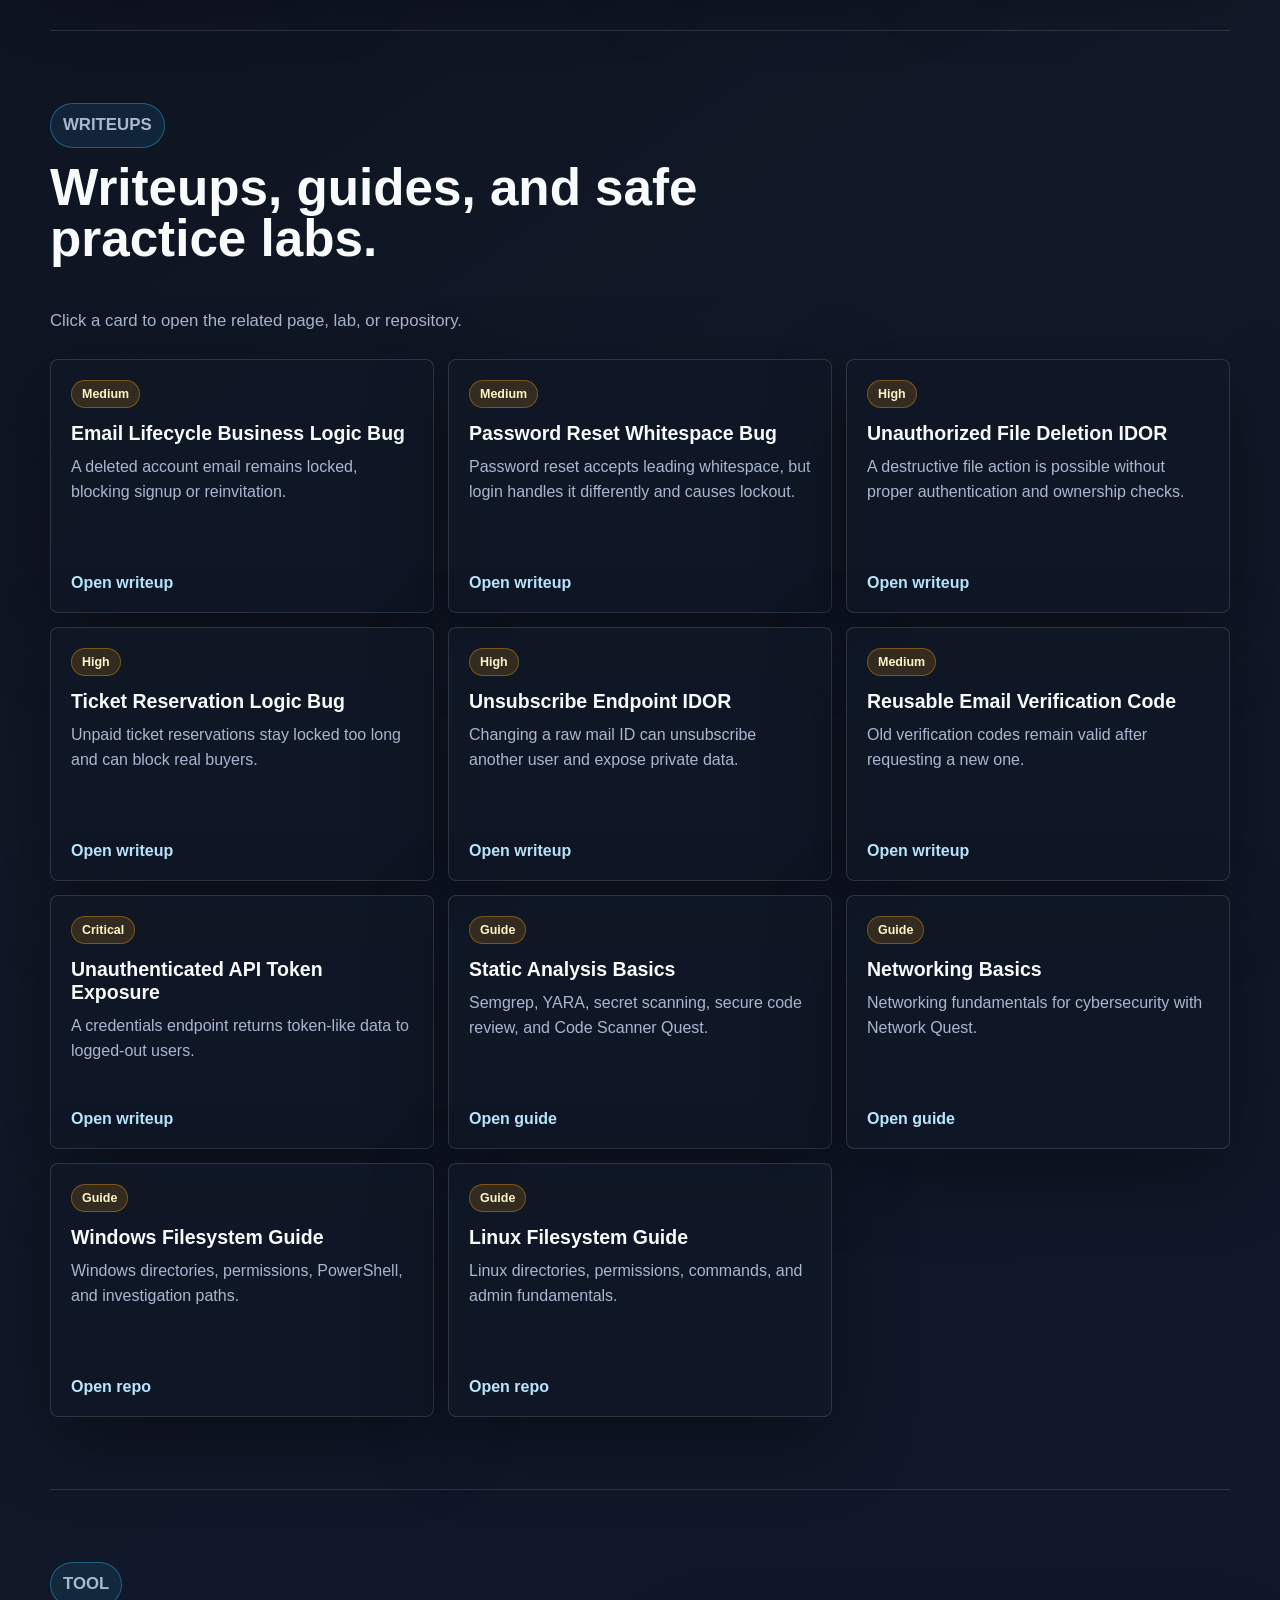
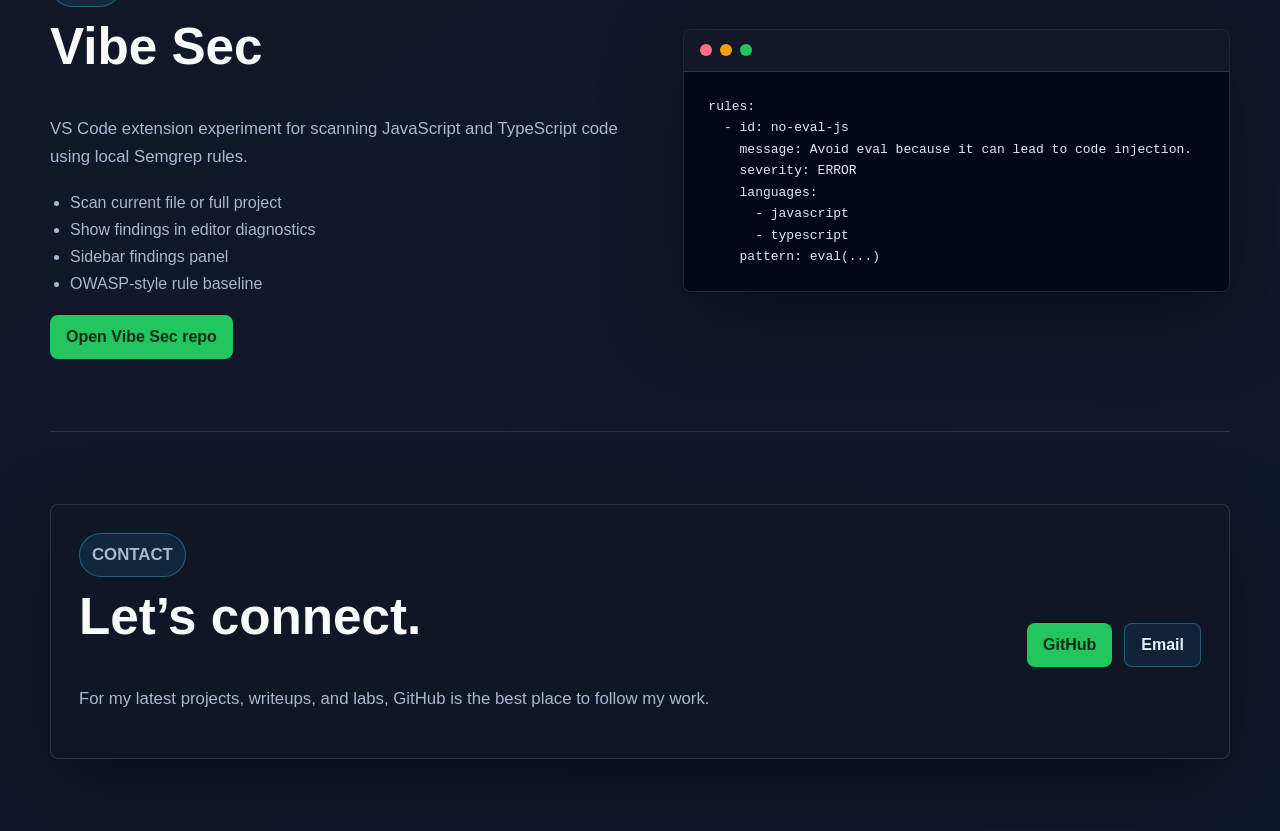
==== commit 9d751145: "Update hero researcher copy" ====
--- a/index.html
+++ b/index.html
@@ -29,7 +29,7 @@
         <p class="eyebrow">Cybersecurity Portfolio</p>
         <h1>Mohammad Almashahreh</h1>
         <p class="hero-text">
-          Cybersecurity focused on bug bounty, web security, SOC analysis, cloud security, static analysis, and practical security research.
+          Cybersecurity researcher focused on bug bounty, web security, SOC analysis, cloud security, static analysis, and practical security research.
         </p>
         <div class="hero-actions">
           <a class="button primary" href="#writeups">View writeups</a>
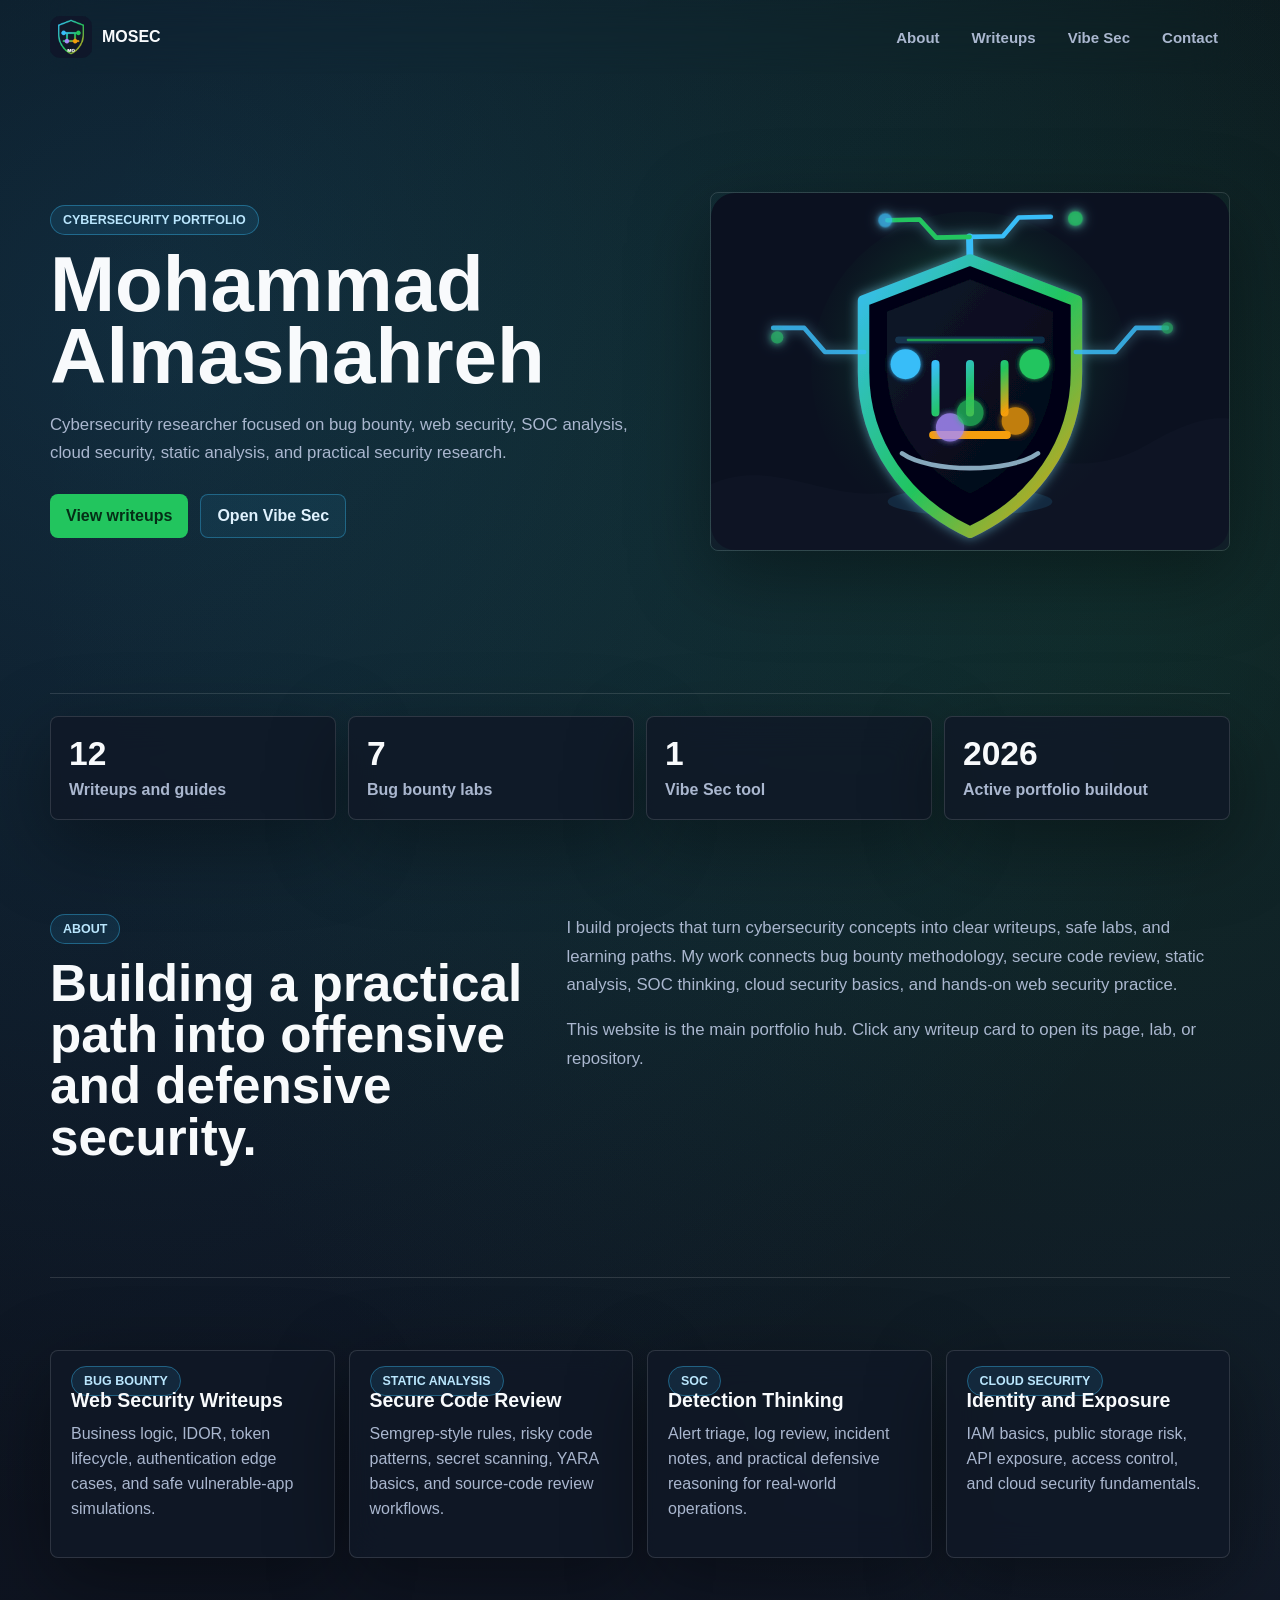
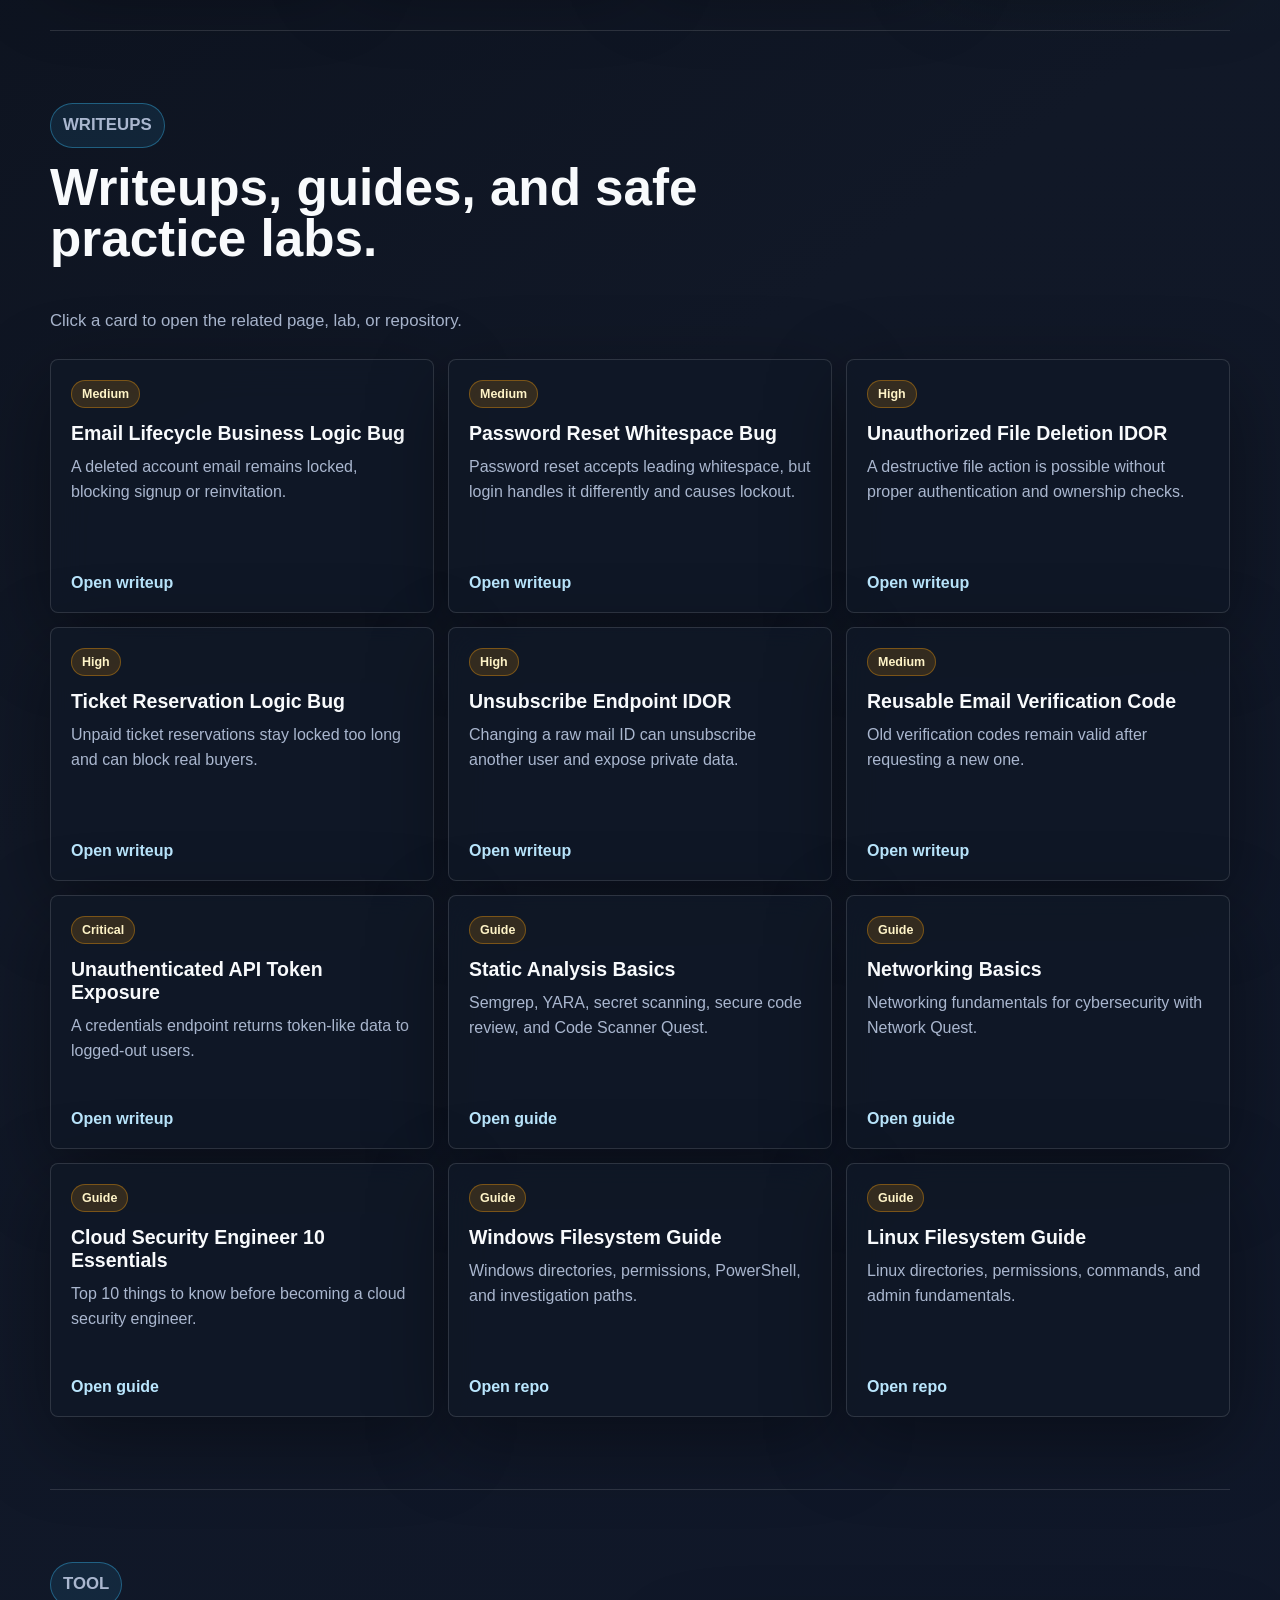
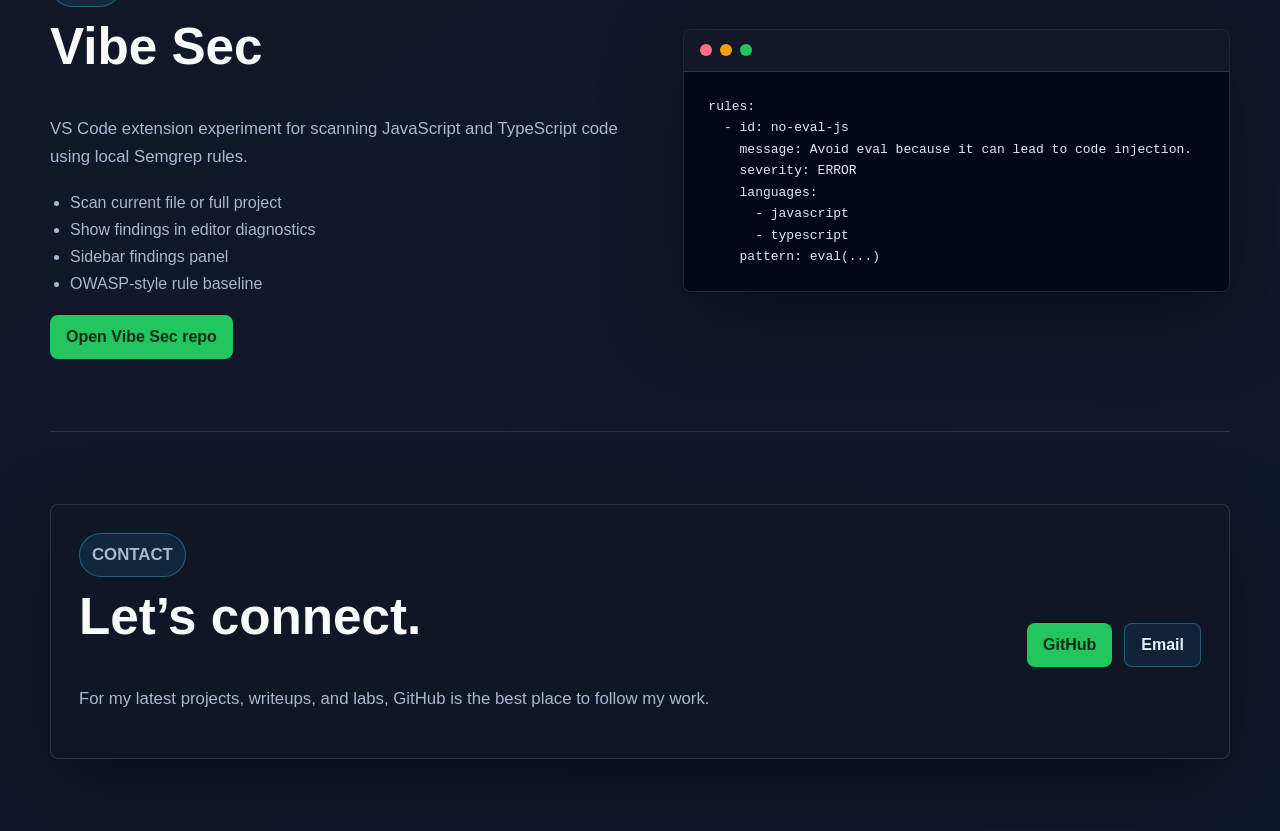
==== commit 0bc0c2a1: "Add cloud security guide to portfolio" ====
--- a/index.html
+++ b/index.html
@@ -43,7 +43,7 @@
 
     <section class="stats" aria-label="Portfolio highlights">
       <article>
-        <strong>11</strong>
+        <strong>12</strong>
         <span>Writeups and guides</span>
       </article>
       <article>
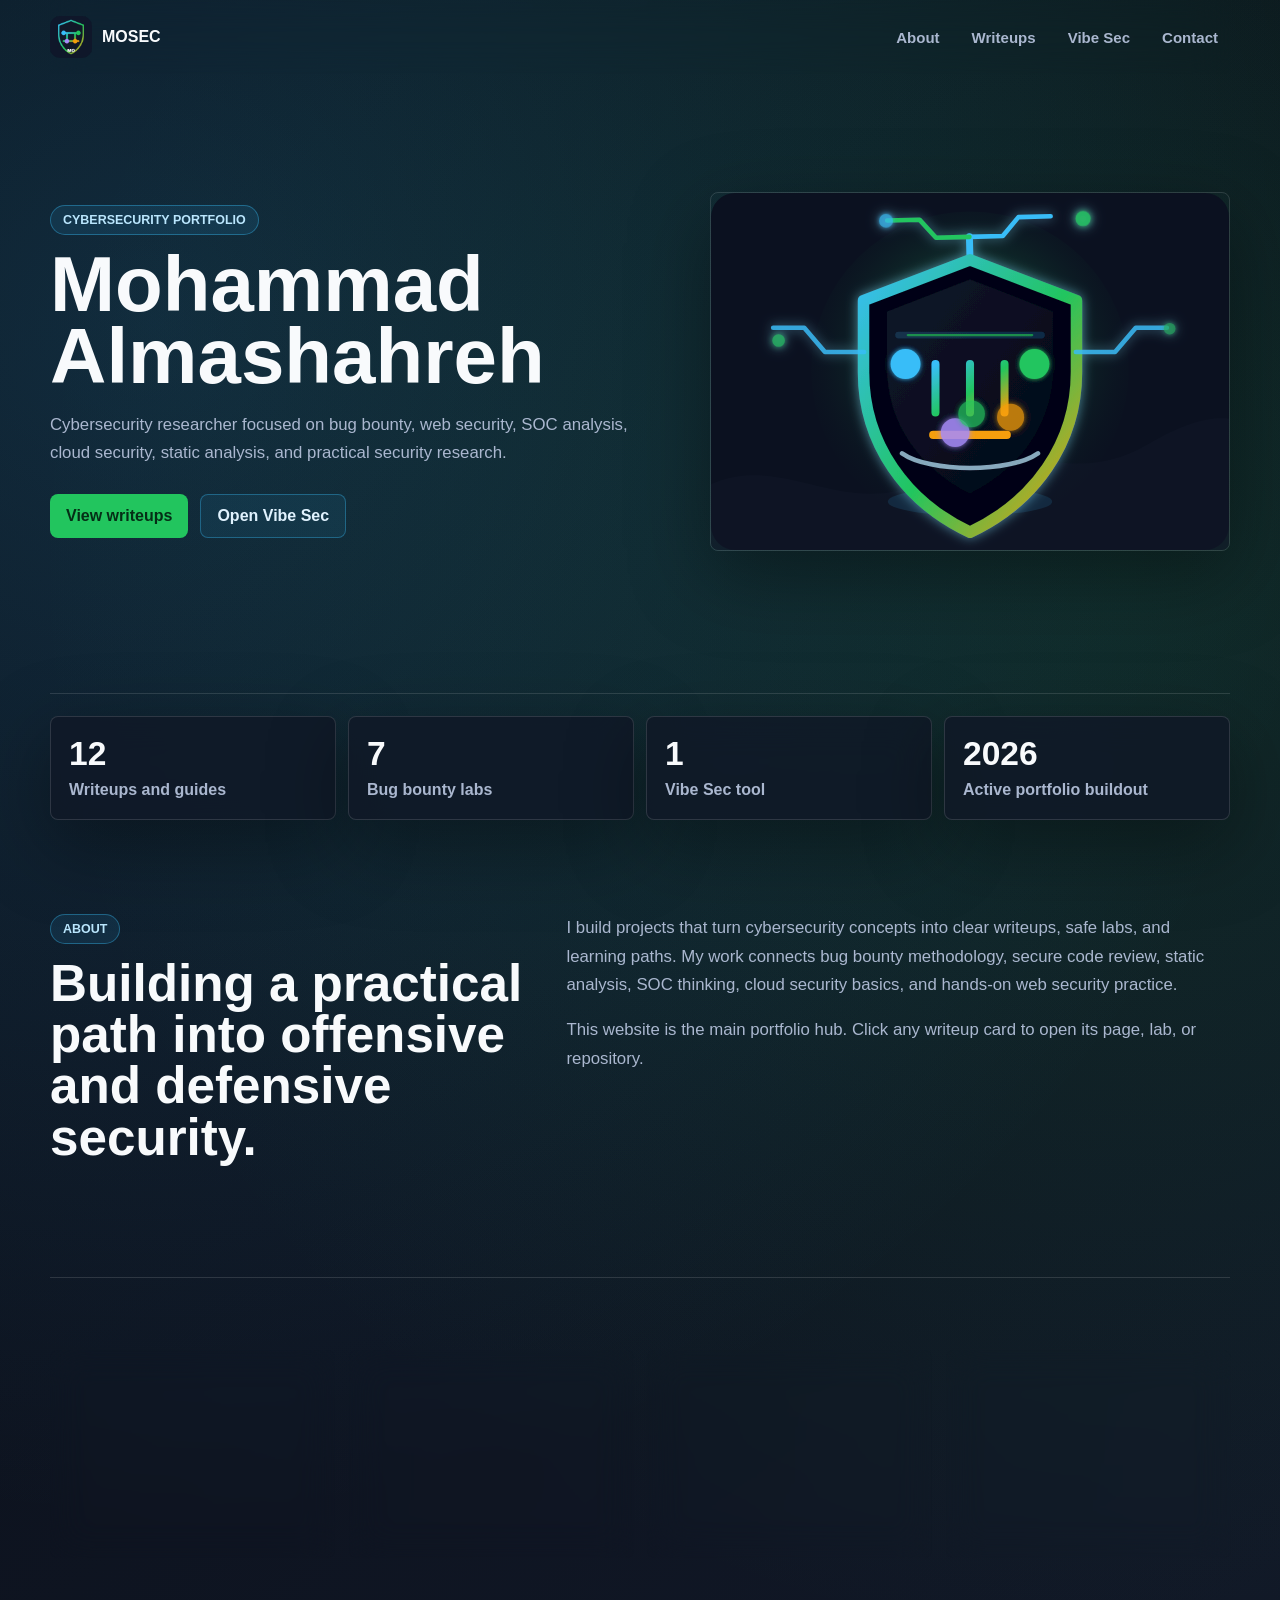
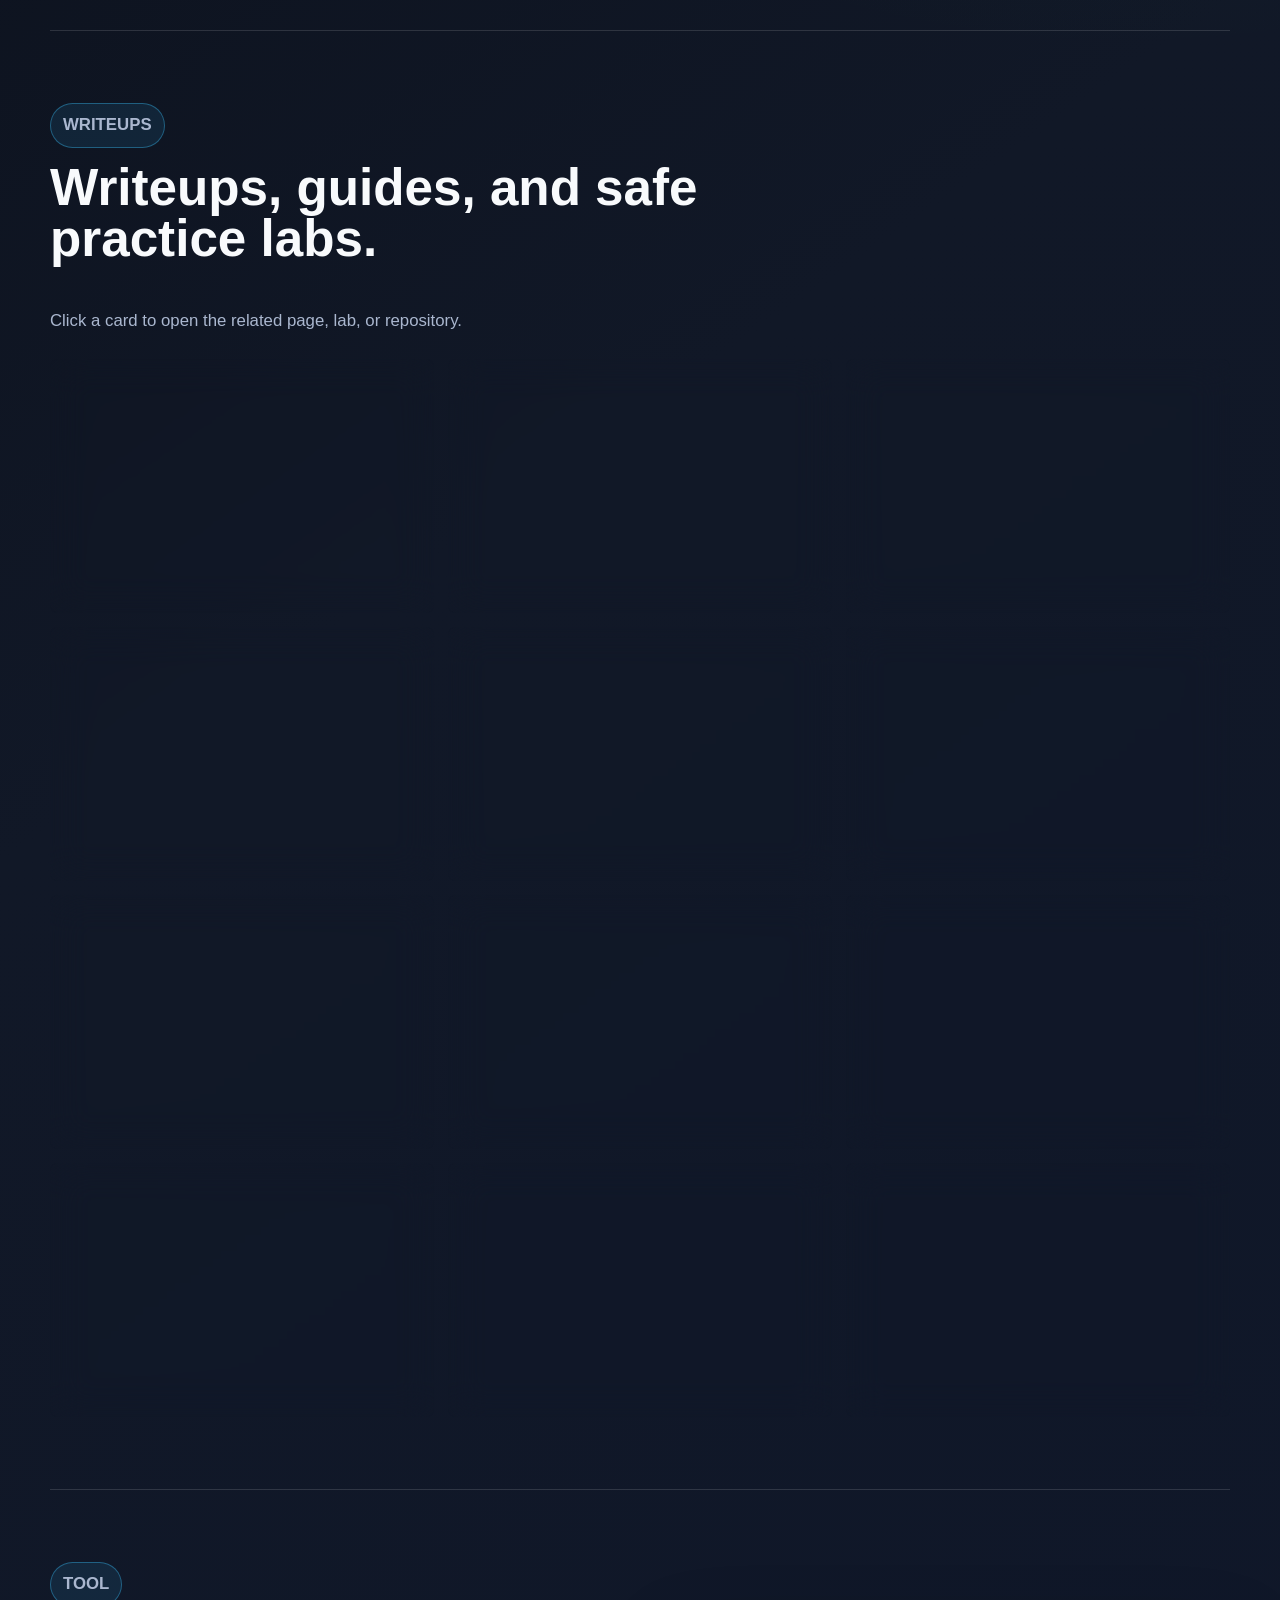
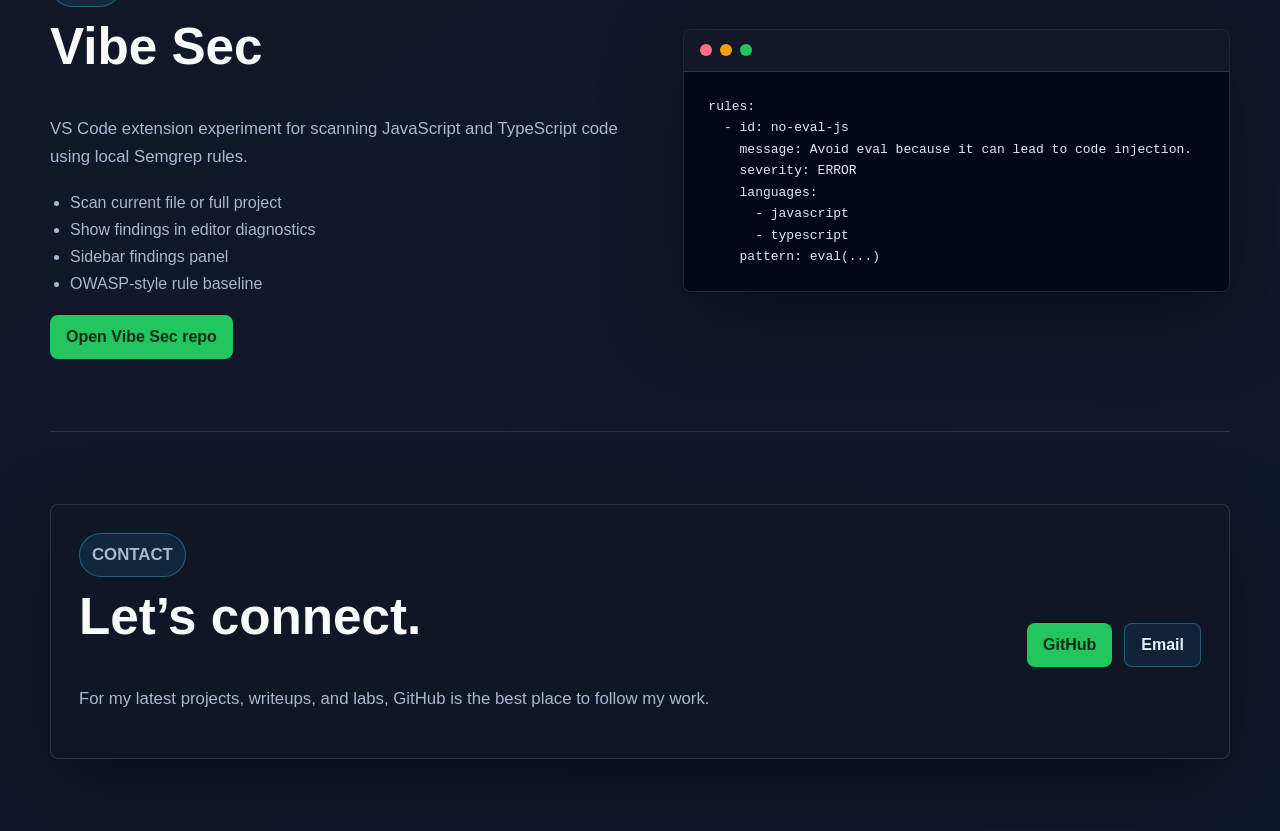
==== commit 5f524b5f: "Update portfolio links for renamed GitHub account" ====
--- a/index.html
+++ b/index.html
@@ -120,7 +120,7 @@
           <li>Sidebar findings panel</li>
           <li>OWASP-style rule baseline</li>
         </ul>
-        <a class="button primary" href="https://github.com/mialmashahreh22/vibe-coding-security" target="_blank" rel="noreferrer">Open Vibe Sec repo</a>
+        <a class="button primary" href="https://github.com/Mosec2525/vibe-coding-security" target="_blank" rel="noreferrer">Open Vibe Sec repo</a>
       </div>
       <div class="code-panel" aria-label="Vibe Sec example">
         <div class="code-bar"><span></span><span></span><span></span></div>
@@ -142,7 +142,7 @@
         <p>For my latest projects, writeups, and labs, GitHub is the best place to follow my work.</p>
       </div>
       <div class="contact-actions">
-        <a class="button primary" href="https://github.com/mialmashahreh22" target="_blank" rel="noreferrer">GitHub</a>
+        <a class="button primary" href="https://github.com/Mosec2525" target="_blank" rel="noreferrer">GitHub</a>
         <a class="button secondary" href="mailto:mialmashahreh22@cit.just.edu.jo">Email</a>
       </div>
     </section>
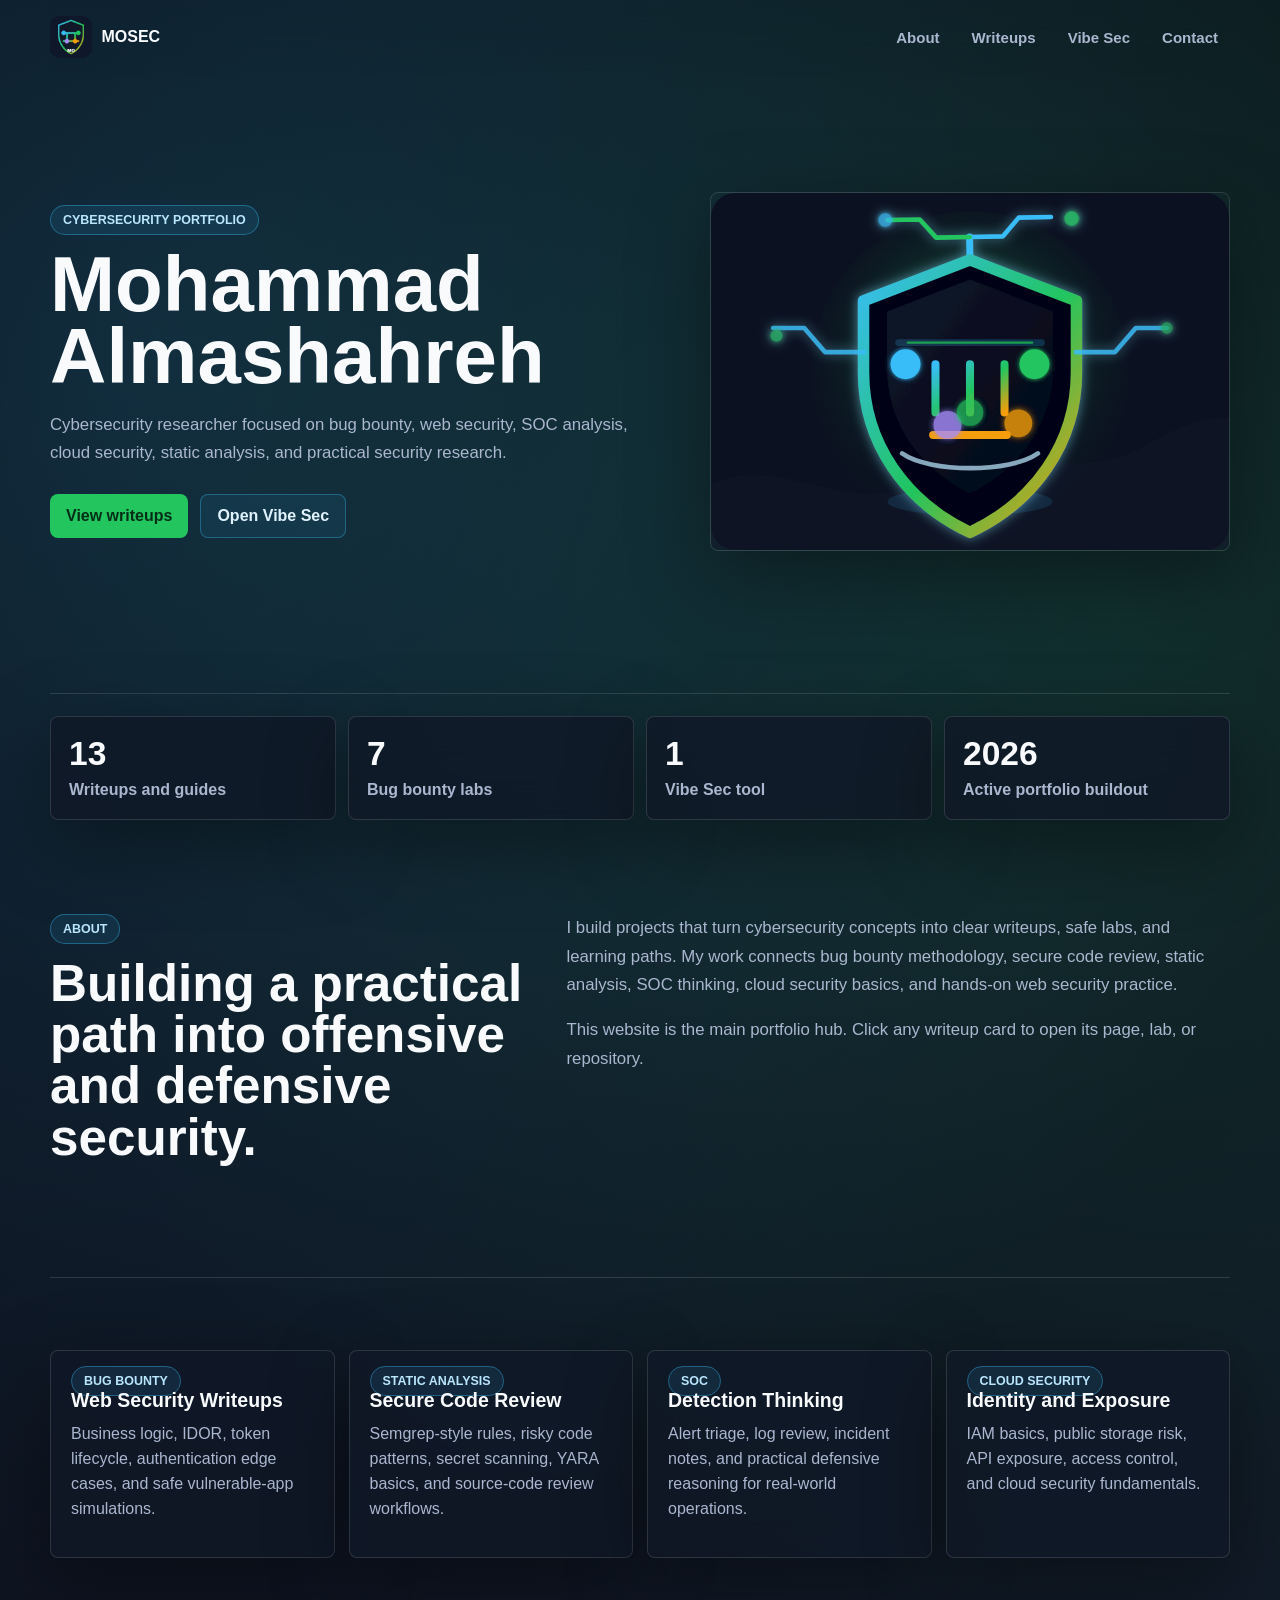
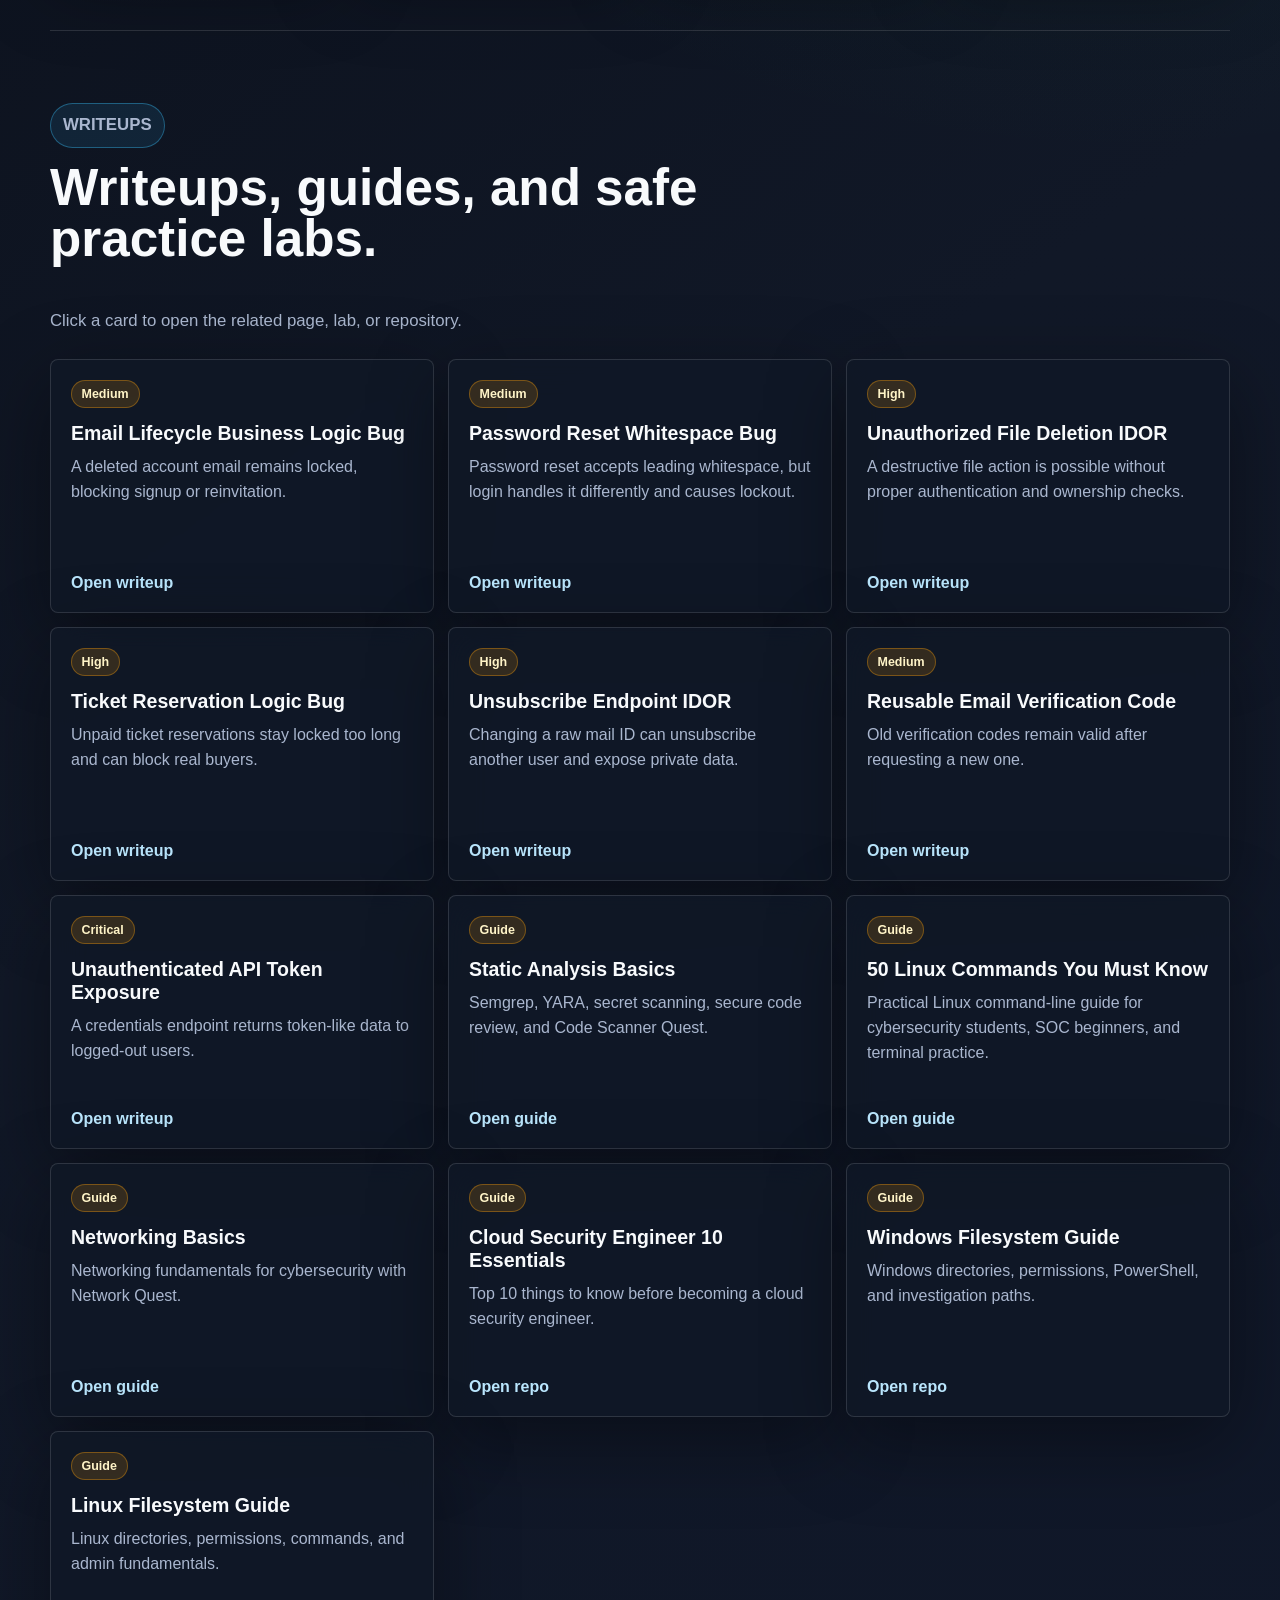
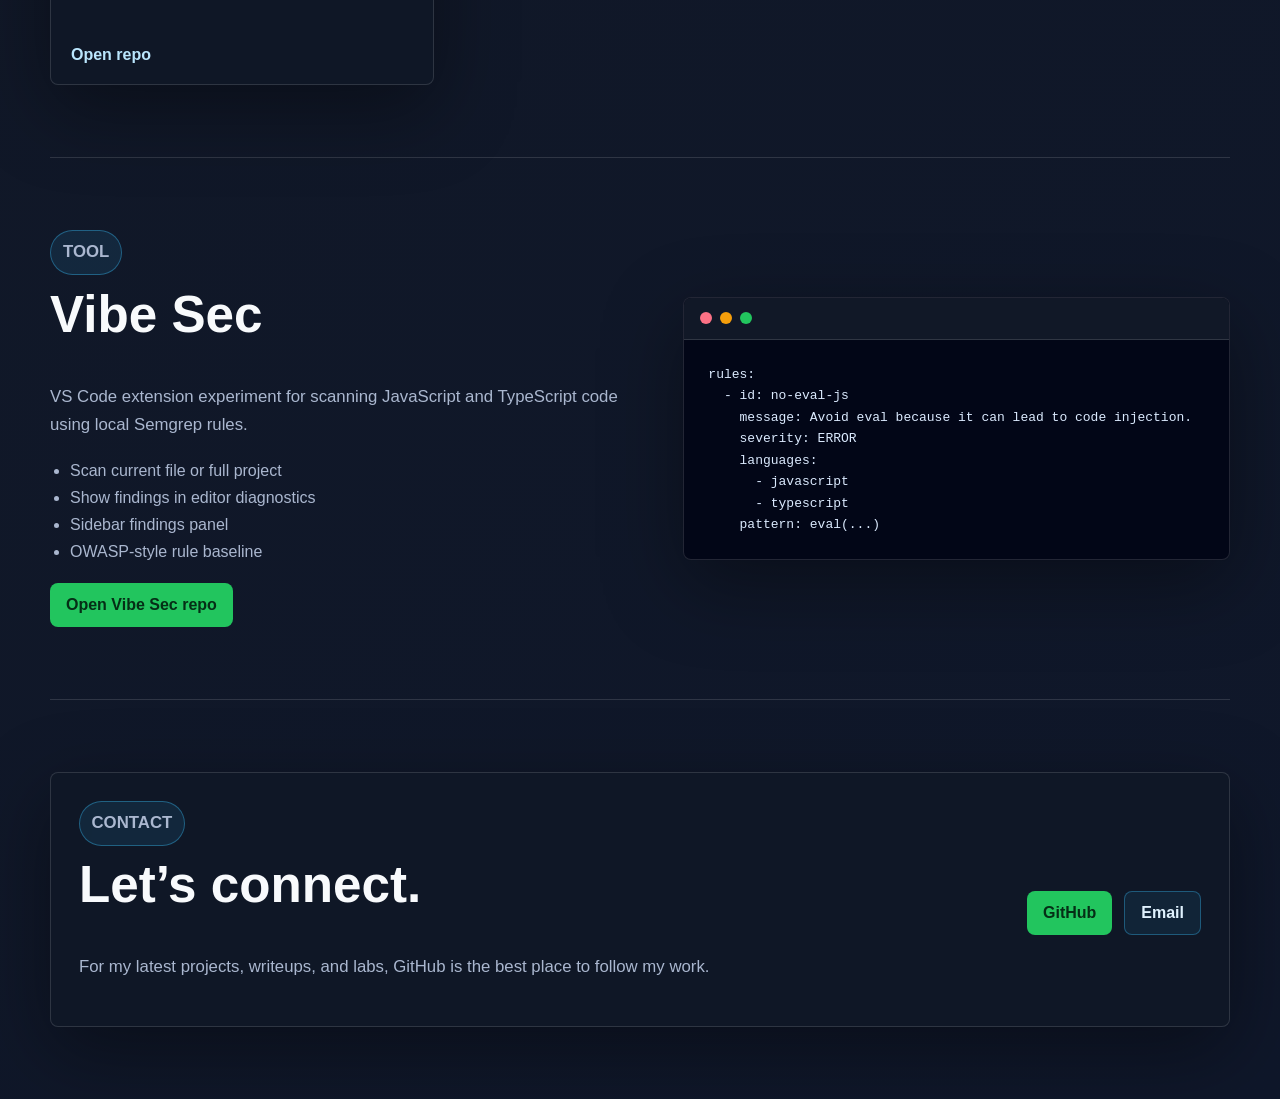
==== commit 5410f8fc: "Add Linux commands guide to portfolio" ====
--- a/index.html
+++ b/index.html
@@ -43,7 +43,7 @@
 
     <section class="stats" aria-label="Portfolio highlights">
       <article>
-        <strong>12</strong>
+        <strong>13</strong>
         <span>Writeups and guides</span>
       </article>
       <article>
